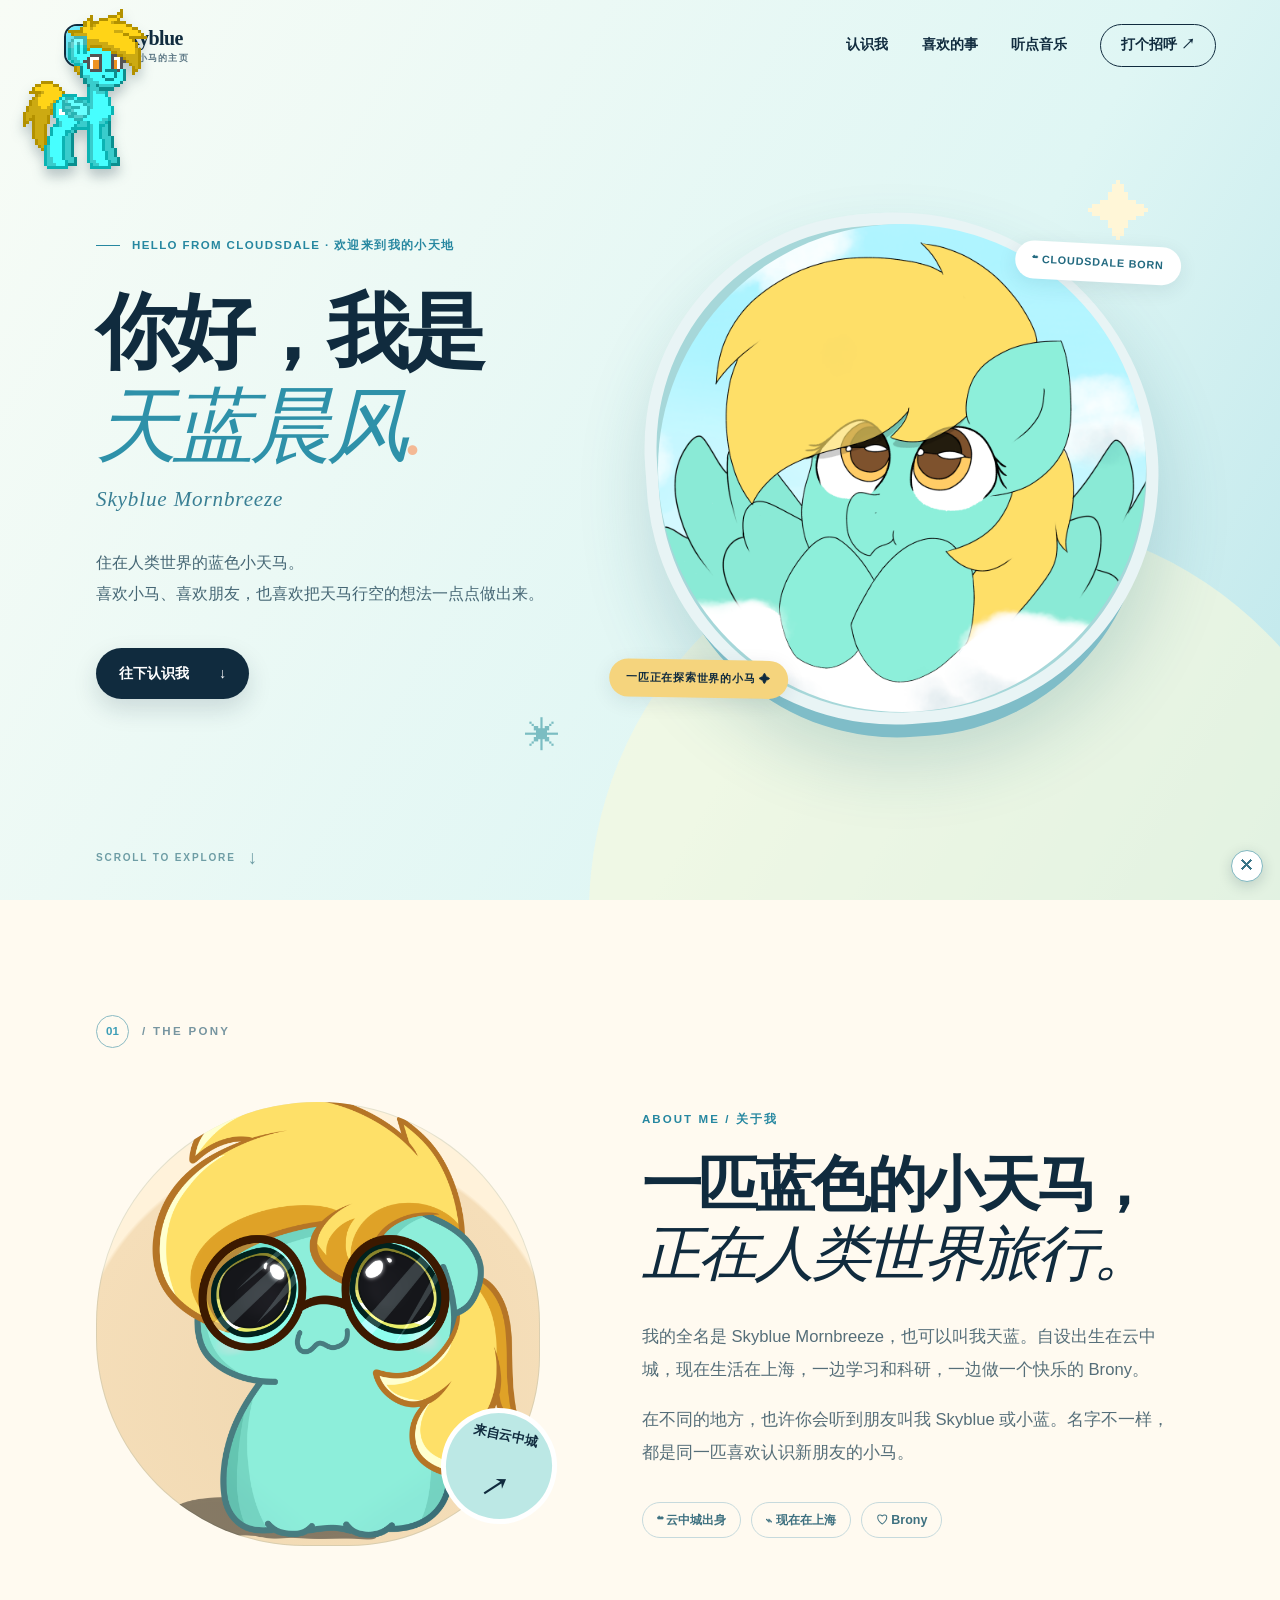
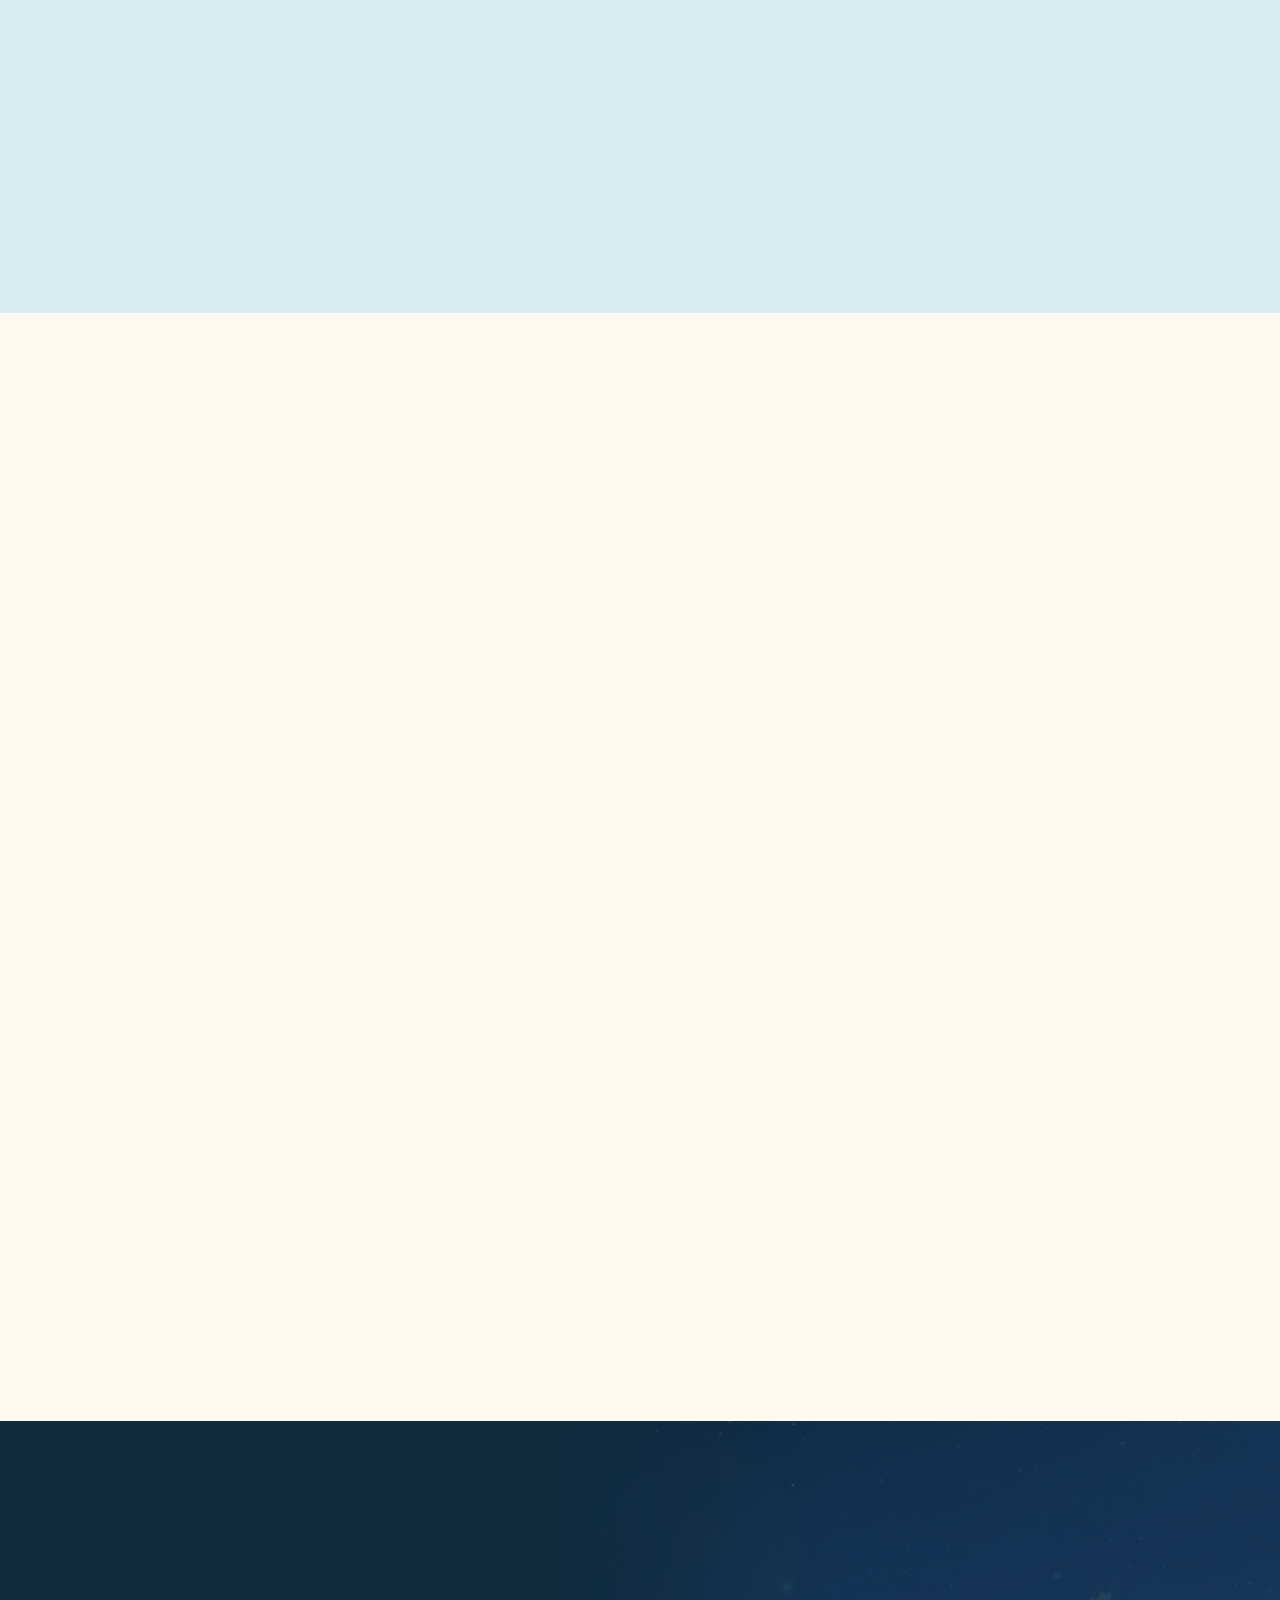
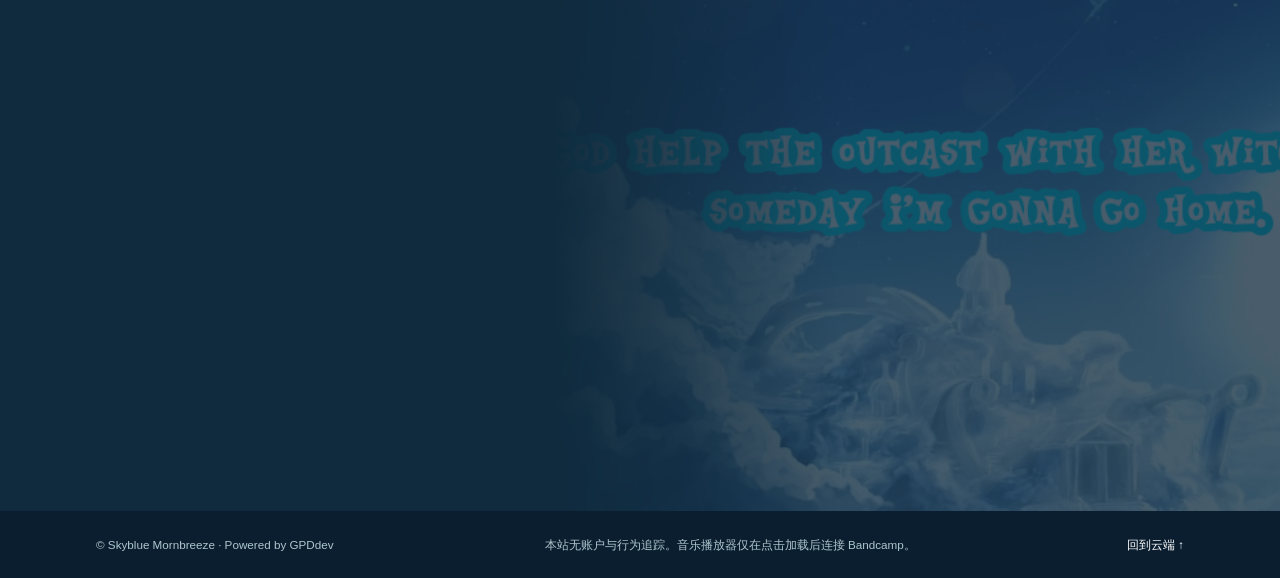
==== index.html @ 496ae105 "Launch Skyblue pony homepage" ====
<!doctype html>
<html lang="zh-CN">
<head>
  <meta charset="utf-8">
  <meta name="viewport" content="width=device-width, initial-scale=1">
  <meta name="theme-color" content="#102b3e">
  <meta name="description" content="认识天蓝晨风 Skyblue Mornbreeze：一匹来自云中城、喜欢创作与探索的蓝色小天马。">
  <meta name="referrer" content="strict-origin-when-cross-origin">
  <link rel="icon" type="image/jpeg" href="素材/cutie%20mark.jpg">
  <link rel="stylesheet" href="style.css">
  <title>天蓝晨风 · 一匹小马的主页</title>
  <script defer src="script.js"></script>
</head>
<body>
  <a class="skip-link" href="#about">跳到正文</a>
  <div class="sky-glow" aria-hidden="true"></div>

  <header class="site-header">
    <a class="brand" href="#top" aria-label="返回顶部"><img src="素材/cutie%20mark.jpg" alt=""><span>Skyblue <small>一匹小马的主页</small></span></a>
    <nav aria-label="页面导航"><a href="#about">认识我</a><a href="#interests">喜欢的事</a><a href="#music">听点音乐</a><a class="nav-contact" href="#contact">打个招呼 <span aria-hidden="true">↗</span></a></nav>
  </header>

  <main id="top">
    <section class="hero scene" aria-labelledby="hero-title">
      <div class="hero-spark hero-spark-one" aria-hidden="true">✦</div><div class="hero-spark hero-spark-two" aria-hidden="true">✳</div>
      <div class="hero-copy" data-reveal>
        <p class="eyebrow"><span class="eyebrow-line"></span> HELLO FROM CLOUDSDALE · 欢迎来到我的小天地</p>
        <h1 id="hero-title">你好，我是<br><em>天蓝晨风<span class="period">.</span></em></h1>
        <p class="hero-en">Skyblue Mornbreeze</p>
        <p class="hero-lead">住在人类世界的蓝色小天马。<br>喜欢小马、喜欢朋友，也喜欢把天马行空的想法一点点做出来。</p>
        <a class="pill-button" href="#about">往下认识我 <span aria-hidden="true">↓</span></a>
      </div>
      <div class="hero-art" data-reveal style="--delay: .16s">
        <div class="hero-art-halo" aria-hidden="true"></div>
        <img class="hero-pony" src="素材/4.png" alt="天蓝晨风的蓝色飞马形象，站在云朵与蓝天下">
        <span class="art-sticker sticker-top">☁ CLOUDSDALE BORN</span>
        <span class="art-sticker sticker-bottom">一匹正在探索世界的小马 ✦</span>
      </div>
      <a class="scroll-cue" href="#about">SCROLL TO EXPLORE <span aria-hidden="true">↓</span></a>
    </section>

    <section class="intro scene" id="about" aria-labelledby="about-title">
      <div class="section-index" data-reveal><span>01</span> / THE PONY</div>
      <div class="intro-layout">
        <div class="intro-visual" data-reveal>
          <div class="intro-frame"><img src="素材/2.png" loading="lazy" alt="天蓝晨风的可爱 Q 版形象"></div>
          <div class="orbit-note" aria-hidden="true">来自云中城<br><strong>↗</strong></div>
        </div>
        <div class="intro-copy" data-reveal style="--delay: .12s">
          <p class="kicker">ABOUT ME / 关于我</p>
          <h2 id="about-title">一匹蓝色的小天马，<br><em>正在人类世界旅行。</em></h2>
          <p>我的全名是 Skyblue Mornbreeze，也可以叫我天蓝。自设出生在云中城，现在生活在上海，一边学习和科研，一边做一个快乐的 Brony。</p>
          <p>在不同的地方，也许你会听到朋友叫我 Skyblue 或小蓝。名字不一样，都是同一匹喜欢认识新朋友的小马。</p>
          <div class="fact-row"><span>☁ 云中城出身</span><span>⌁ 现在在上海</span><span>♡ Brony</span></div>
        </div>
      </div>
    </section>

    <section class="interests scene" id="interests" aria-labelledby="interests-title">
      <div class="section-index" data-reveal><span>02</span> / LITTLE JOYS</div>
      <div class="section-heading" data-reveal><p class="kicker">THINGS I LOVE / 喜欢的事</p><h2 id="interests-title">好奇心把我带到<br><em>很多有趣的地方。</em></h2></div>
      <div class="interest-grid">
        <article class="interest-card card-travel" data-reveal><span class="card-no">01 / EXPLORE</span><img src="素材/1.png" loading="lazy" alt="天蓝晨风展开翅膀的插画"><div class="card-copy"><h3>带着天琴心弦去旅行</h3><p>喜欢带着布偶到处走走、拍拍照片。每一段旅途都能留下新的故事。</p></div></article>
        <article class="interest-card card-create" data-reveal style="--delay: .1s"><span class="card-no">02 / CREATE</span><img src="素材/5.jpg" loading="lazy" alt="粉色背景中的天蓝晨风插画"><div class="card-copy"><h3>画画、写故事、做音乐</h3><p>还在学习，但总想把脑海中的小马世界画出来、写出来、唱出来。</p></div></article>
        <article class="interest-card card-dream" data-reveal style="--delay: .2s"><span class="card-no">03 / DREAM</span><img src="素材/3.png" loading="lazy" alt="天蓝晨风的飞马立绘"><div class="card-copy"><h3>造一匹真正的机器马</h3><p>希望有一天，能做出像 Sweetiebot 一样厉害的机器小马。</p></div></article>
      </div>
    </section>

    <section class="links scene" id="worlds" aria-labelledby="worlds-title">
      <div class="section-index" data-reveal><span>03</span> / MY WORLDS</div>
      <div class="links-layout">
        <div class="links-copy" data-reveal><p class="kicker">FOLLOW THE TRAIL / 继续探索</p><h2 id="worlds-title">我的小宇宙，<br><em>不止这一页。</em></h2><p>地图、作品、画廊和朋友们，都在这些小小的入口后面。随便逛逛吧！</p><div class="cutie-mark"><img src="素材/cutie%20mark.jpg" loading="lazy" alt="天蓝晨风的云朵可爱标记"></div></div>
        <div class="link-list" data-reveal style="--delay: .12s">
          <a href="https://sky.hachile.org/" target="_blank" rel="noopener noreferrer"><span class="link-icon">⌖</span><span><strong>我的小马国地图</strong><small>在地图上探索我的不同身份</small></span><span aria-hidden="true">↗</span></a>
          <a href="https://gallery.hachile.org/" target="_blank" rel="noopener noreferrer"><span class="link-icon">✎</span><span><strong>画廊与旅途</strong><small>看看我的画和喜欢的照片</small></span><span aria-hidden="true">↗</span></a>
          <a href="https://ponylonia.hachile.org/" target="_blank" rel="noopener noreferrer"><span class="link-icon">✧</span><span><strong>Ponylonia</strong><small>关于机器马的一个大梦想</small></span><span aria-hidden="true">↗</span></a>
          <a href="https://groups.hachile.org/" target="_blank" rel="noopener noreferrer"><span class="link-icon">♡</span><span><strong>找到其他小马</strong><small>小马社群与同好们</small></span><span aria-hidden="true">↗</span></a>
        </div>
      </div>
    </section>

    <section class="music scene" id="music" aria-labelledby="music-title">
      <div class="section-index" data-reveal><span>04</span> / SOUNDTRACK</div>
      <div class="music-header" data-reveal><div><p class="kicker">MY LITTLE PLAYLIST / 听点音乐</p><h2 id="music-title">让音乐陪我们<br><em>多待一会儿。</em></h2></div><p>五首我喜欢的小马音乐。选择一首后，在 Bandcamp 官方播放器里按下播放键。</p></div>
      <div class="music-layout" data-reveal>
        <div class="track-list" role="group" aria-label="选择歌曲">
          <button type="button" class="track is-selected" data-track="0" aria-pressed="true"><span class="track-number">01</span><span class="track-name"><strong>Equestria's Finest</strong><small>Neighsayer</small></span><span class="track-play" aria-hidden="true">▶</span></button>
          <button type="button" class="track" data-track="1" aria-pressed="false"><span class="track-number">02</span><span class="track-name"><strong>Walking With Shadows</strong><small>Turquoise Splash · FritzyBeat · 4everfreebrony</small></span><span class="track-play" aria-hidden="true">▶</span></button>
          <button type="button" class="track" data-track="2" aria-pressed="false"><span class="track-number">03</span><span class="track-name"><strong>Where We Belong</strong><small>Turquoise Splash · John Kenza</small></span><span class="track-play" aria-hidden="true">▶</span></button>
          <button type="button" class="track" data-track="3" aria-pressed="false"><span class="track-number">04</span><span class="track-name"><strong>Loyalty (Aviators Remix)</strong><small>AcousticBrony · MandoPony · Aviators</small></span><span class="track-play" aria-hidden="true">▶</span></button>
          <button type="button" class="track" data-track="4" aria-pressed="false"><span class="track-number">05</span><span class="track-name"><strong>A Summer in the Stars</strong><small>Forest Rain</small></span><span class="track-play" aria-hidden="true">▶</span></button>
        </div>
        <div class="player-card"><div class="player-art" aria-hidden="true"><span>♫</span><i>✦</i><i>✶</i></div><div class="player-info"><p class="player-label">NOW SELECTED <span aria-hidden="true">↗</span></p><h3 id="current-title">Equestria's Finest</h3><p id="current-artist">Neighsayer</p></div><div id="embed-slot" class="embed-slot"><button id="load-player" class="load-player" type="button">加载官方播放器 <span aria-hidden="true">▶</span></button></div><a id="official-link" href="https://neighsayer.bandcamp.com/track/equestrias-finest-2" target="_blank" rel="noopener noreferrer">在 Bandcamp 打开原曲 <span aria-hidden="true">↗</span></a><p class="music-note">点击加载才会连接 Bandcamp。歌曲由音乐人或发行方提供，本站不托管音频；播放受其平台规则与浏览器设置影响。</p></div>
      </div>
    </section>

    <section class="contact scene" id="contact" aria-labelledby="contact-title">
      <div class="contact-inner" data-reveal><p class="kicker">STAY IN TOUCH / 保持联系</p><h2 id="contact-title">很高兴在这里<br><em>遇见你！</em></h2><p>如果你也是 Brony，或者只是想聊聊画画、音乐与天马行空的点子，欢迎来找我。</p><div class="contact-actions"><a class="pill-button" href="https://sky.hachile.org/" target="_blank" rel="noopener noreferrer">去我的小马国 <span aria-hidden="true">↗</span></a><a class="text-link" href="https://home.hachile.org/" target="_blank" rel="noopener noreferrer">了解人类世界的我 ↗</a></div></div>
      <img class="contact-cloud" src="素材/background.png" loading="lazy" alt="" aria-hidden="true">
    </section>
  </main>

  <footer class="site-footer"><span>© Skyblue Mornbreeze · Powered by GPDdev</span><span>本站无账户与行为追踪。音乐播放器仅在点击加载后连接 Bandcamp。</span><a href="#top">回到云端 ↑</a></footer>

  <div id="desktop-pony" class="desktop-pony" aria-label="可拖动的桌面小马"><button id="pony-character" class="pony-character" type="button" aria-label="小马天蓝，可拖动；点击打招呼，方向键可移动"><img id="pony-sprite" src="gif/pony-town-Skyblue%20new2-stand-blinking-padded-4x.gif" alt="" draggable="false"></button><span class="pony-tooltip" aria-hidden="true">拖动我四处走走 ✦</span></div>
  <button id="pony-toggle" class="pony-toggle" type="button" aria-label="收起桌面小马" aria-pressed="true">✕</button>
</body>
</html>
---- style.css ----
:root{--navy:#102b3e;--navy-deep:#0a1e30;--blue:#3c9eb7;--sky:#d6f4f5;--cream:#fff7e5;--gold:#f5d47d;--pink:#f4b8b2;--muted:#5d7885;--line:rgba(16,43,62,.15)}
*{box-sizing:border-box}html{scroll-behavior:smooth}body{margin:0;background:var(--cream);color:var(--navy);font-family:"Microsoft YaHei UI","PingFang SC","Noto Sans CJK SC",sans-serif;line-height:1.65}button,a{-webkit-tap-highlight-color:transparent}a{color:inherit;text-decoration:none}button{font:inherit}img{display:block;max-width:100%}::selection{background:#a7e5e8;color:#0a1e30}:focus-visible{outline:3px solid #efab52;outline-offset:4px}.skip-link{position:fixed;z-index:100;left:1rem;top:-5rem;padding:.65rem 1rem;background:#fff;border-radius:10px}.skip-link:focus{top:1rem}.sky-glow{position:fixed;z-index:-1;inset:0;background:radial-gradient(circle at 85% 10%,#dcf7f2 0,transparent 36%),radial-gradient(circle at 5% 90%,#f7dfda 0,transparent 33%);pointer-events:none}
.site-header{position:absolute;z-index:30;top:0;left:0;width:100%;display:flex;justify-content:space-between;align-items:center;gap:2rem;padding:24px clamp(22px,5vw,84px)}.brand{display:flex;align-items:center;gap:11px;font-family:Georgia,serif;font-size:1.25rem;font-weight:700;line-height:1.05;letter-spacing:-.03em}.brand img{width:43px;height:43px;object-fit:cover;border:2px solid var(--navy);border-radius:13px}.brand small{display:block;margin-top:5px;font-family:inherit;font-size:.57rem;font-weight:600;letter-spacing:.12em;color:var(--muted)}.site-header nav{display:flex;align-items:center;gap:clamp(16px,2.6vw,40px);font-size:.86rem;font-weight:700}.site-header nav a:not(.nav-contact){transition:color .2s}.site-header nav a:hover{color:#247f98}.nav-contact{border:1px solid var(--navy);border-radius:999px;padding:9px 20px;transition:background .2s,color .2s}.nav-contact:hover{background:var(--navy);color:#fff}
.scene{position:relative;overflow:hidden;padding:clamp(86px,9vw,142px) clamp(22px,7.5vw,136px)}.section-index{display:flex;align-items:center;gap:13px;margin-bottom:54px;color:#7795a0;font-size:.72rem;letter-spacing:.2em;font-weight:800}.section-index span{display:grid;place-items:center;width:33px;height:33px;border-radius:50%;border:1px solid #8bbbc4;color:var(--blue);letter-spacing:0}.kicker,.eyebrow{font-size:.72rem;font-weight:800;letter-spacing:.18em;text-transform:uppercase;color:#2687a0}.kicker{margin:0 0 21px}.eyebrow{display:flex;align-items:center;gap:12px;letter-spacing:.12em}.eyebrow-line{height:1px;width:24px;background:currentColor}h1,h2,h3,p{margin-top:0}h1,h2{letter-spacing:-.06em;line-height:1.15}h2{font-size:clamp(2.5rem,4.7vw,5.5rem);font-weight:800}h1 em,h2 em{font-family:Georgia,"Times New Roman",serif;font-weight:500;font-style:italic}.pill-button{display:inline-flex;align-items:center;justify-content:space-between;gap:30px;padding:14px 23px;border-radius:999px;background:var(--navy);color:#fff;font-size:.9rem;font-weight:700;box-shadow:0 10px 24px rgba(16,43,62,.15);transition:transform .2s,background .2s}.pill-button:hover{transform:translateY(-3px);background:#246b83}
.hero{min-height:min(900px,100svh);display:grid;grid-template-columns:minmax(0,.95fr) minmax(0,1.05fr);align-items:center;gap:1vw;padding-top:125px;padding-bottom:90px;background:linear-gradient(120deg,#f8fcf6 0%,#dff6f4 65%,#bce6eb 100%)}.hero:before{content:"";position:absolute;width:62vw;height:62vw;max-width:850px;max-height:850px;right:-8vw;bottom:-32vw;border-radius:50%;background:#f8f9de;opacity:.65}.hero-copy,.hero-art{position:relative;z-index:1}.hero h1{margin:30px 0 8px;font-size:clamp(3.7rem,6.4vw,8.1rem);font-weight:800}.hero h1 em{white-space:nowrap;color:#2e91a9}.period{color:#f4b995;font-family:Georgia,serif}.hero-en{margin:0 0 30px;color:#397f94;font-family:Georgia,serif;font-size:clamp(1.15rem,1.65vw,1.8rem);font-style:italic;letter-spacing:.04em}.hero-lead{margin-bottom:38px;max-width:31em;color:#466775;font-size:clamp(.98rem,1.15vw,1.16rem);line-height:2}.hero-art{justify-self:center;width:min(40vw,580px);aspect-ratio:1;border-radius:47% 53% 50% 50%;transform:rotate(-4deg);background:#a6d7d9;border:12px solid rgba(255,255,255,.74);box-shadow:0 28px 0 -15px #7fbdc8,0 38px 70px rgba(30,104,121,.2)}.hero-art-halo{position:absolute;inset:11%;border:2px dashed rgba(255,255,255,.67);border-radius:50%;pointer-events:none}.hero-pony{width:100%;height:100%;object-fit:cover;border-radius:50%;transform:rotate(4deg)}.art-sticker{position:absolute;z-index:1;padding:10px 17px;border-radius:999px;background:#fff;color:#236a80;font-size:.68rem;font-weight:800;letter-spacing:.07em;box-shadow:0 5px 20px rgba(16,43,62,.09);white-space:nowrap}.sticker-top{top:7%;right:-10%;transform:rotate(7deg)}.sticker-bottom{bottom:6%;left:-13%;transform:rotate(5deg);background:var(--gold);color:var(--navy)}.hero-spark{position:absolute;color:#fff6d7;font-size:4rem}.hero-spark-one{top:18%;right:10%}.hero-spark-two{bottom:15%;left:41%;font-size:2.2rem;color:#7bbdc2}.scroll-cue{position:absolute;bottom:26px;left:clamp(22px,7.5vw,136px);display:flex;align-items:center;gap:12px;color:#6e9da5;font-size:.63rem;font-weight:800;letter-spacing:.18em}.scroll-cue span{font-size:1.2rem;animation:bob 2.5s ease-in-out infinite}@keyframes bob{50%{transform:translateY(7px)}}
.intro{background:#fffaf0}.intro-layout{display:grid;grid-template-columns:minmax(0,.9fr) minmax(0,1.1fr);gap:clamp(45px,8vw,140px);align-items:center;max-width:1360px;margin:auto}.intro-visual{position:relative;max-width:560px}.intro-frame{position:relative;aspect-ratio:1;border-radius:50% 50% 43% 47%;background:radial-gradient(circle at 50% 65%,#fff 4%,#f0d8b1 5%,#f5deb9 67%,#fff2da 68%);overflow:hidden;box-shadow:inset 0 0 0 1px rgba(70,120,126,.15)}.intro-frame img{width:100%;height:100%;object-fit:contain;transform:scale(1.12)}.orbit-note{position:absolute;right:-4%;bottom:5%;display:grid;place-items:center;width:116px;height:116px;border-radius:50%;background:#bce8e5;border:5px solid #fff;font-size:.82rem;font-weight:800;text-align:center;line-height:1.3;transform:rotate(12deg)}.orbit-note strong{font-size:1.7rem}.intro-copy h2{margin-bottom:32px}.intro-copy p:not(.kicker){max-width:38em;color:#556e79;font-size:1.04rem;line-height:2}.fact-row{display:flex;flex-wrap:wrap;gap:10px;margin-top:32px}.fact-row span{padding:7px 14px;border-radius:100px;border:1px solid #c6dadd;color:#3e7180;font-size:.78rem;font-weight:700}
.interests{background:#183a4a;color:#fff}.interests .section-index{color:#82b4c0}.interests .section-index span{border-color:#51869a;color:#b5e9eb}.interests .kicker{color:#96d8d5}.interests .section-heading{max-width:700px;margin-bottom:58px}.interests h2 em{color:var(--gold)}.interest-grid{display:grid;grid-template-columns:repeat(3,minmax(0,1fr));gap:18px;max-width:1380px;margin:auto}.interest-card{position:relative;display:flex;flex-direction:column;min-height:540px;border-radius:25px;overflow:hidden;background:#f5eee1;color:var(--navy);box-shadow:0 20px 40px rgba(2,20,32,.13);transition:transform .25s}.interest-card:hover{transform:translateY(-8px)}.interest-card img{width:100%;height:290px;object-fit:cover}.card-travel img{object-position:center 58%;background:#e6f6ef}.card-create img{object-position:center 42%}.card-dream img{object-fit:contain;object-position:center bottom;background:#ddf4f2}.card-no{position:absolute;top:18px;left:18px;padding:6px 10px;border-radius:50px;background:#fffce9eb;font-size:.65rem;font-weight:800;letter-spacing:.1em}.card-copy{padding:27px 28px 32px}.card-copy h3{font-size:1.24rem;margin-bottom:12px}.card-copy p{margin:0;font-size:.89rem;color:#627682;line-height:1.8}
.links{background:#d6eef0}.links-layout{display:grid;grid-template-columns:minmax(0,.85fr) minmax(0,1.15fr);align-items:center;gap:clamp(40px,8vw,130px);max-width:1380px;margin:auto}.links-copy h2 em{color:#328da1}.links-copy>p:not(.kicker){max-width:27em;color:#5b7b88;line-height:1.9}.cutie-mark{width:100px;height:100px;margin-top:52px;border:7px solid #fff;border-radius:28px;transform:rotate(-10deg);box-shadow:0 12px 35px #376d7a29;overflow:hidden}.cutie-mark img{width:100%;height:100%;object-fit:cover}.link-list{border-top:1px solid #83b8c1}.link-list a{display:grid;grid-template-columns:54px 1fr 23px;gap:14px;align-items:center;padding:21px 4px;border-bottom:1px solid #83b8c1;transition:padding .2s,color .2s}.link-list a:hover{padding-left:13px;color:#217d95}.link-icon{display:grid;place-items:center;width:43px;height:43px;border:1px solid #87bec7;border-radius:50%;font-size:1.35rem}.link-list strong,.link-list small{display:block}.link-list strong{font-size:1.05rem}.link-list small{color:#648995;font-size:.76rem;line-height:1.45}.link-list a>span:last-child{font-size:1.2rem}
.music{background:#fffaf0}.music-header{display:flex;align-items:end;justify-content:space-between;gap:35px;margin-bottom:53px}.music-header h2{margin-bottom:0}.music-header em{color:#3292a8}.music-header>p{max-width:25em;color:#617c86;font-size:.94rem;line-height:1.85}.music-layout{display:grid;grid-template-columns:minmax(0,1.2fr) minmax(310px,.8fr);gap:25px;max-width:1400px;margin:auto}.track-list{border-top:1px solid #bdd4d5}.track{width:100%;display:grid;grid-template-columns:45px 1fr 34px;gap:15px;align-items:center;padding:22px 18px;border:0;border-bottom:1px solid #bdd4d5;background:transparent;color:var(--navy);text-align:left;cursor:pointer;transition:background .2s}.track:hover,.track.is-selected{background:#e9f4f0}.track-number{color:#6a9aa4;font-family:Georgia,serif;font-size:1.18rem}.track-name strong,.track-name small{display:block}.track-name strong{font-family:Georgia,serif;font-size:clamp(.98rem,1.3vw,1.22rem);line-height:1.3}.track-name small{margin-top:5px;color:#728a92;font-size:.75rem}.track-play{display:grid;place-items:center;width:30px;height:30px;border:1px solid #85b6c0;border-radius:50%;font-size:.6rem;color:#27819b}.track.is-selected .track-play{background:var(--navy);color:#fff}.player-card{align-self:start;border-radius:24px;padding:20px;background:#deeff0;box-shadow:0 20px 35px rgba(28,75,89,.08)}.player-art{position:relative;display:grid;place-items:center;height:180px;border-radius:16px;background:radial-gradient(circle at 70% 30%,#f8f2cd 0 12%,transparent 13%),linear-gradient(145deg,#88cacc,#3a8ba2);overflow:hidden;color:#fff8e2}.player-art:after{content:"";position:absolute;width:130%;height:80px;bottom:-40px;border-radius:50%;background:#bee9df}.player-art span{font-family:Georgia,serif;font-size:6rem;line-height:1}.player-art i{position:absolute;font-size:1.7rem;font-style:normal}.player-art i:nth-of-type(1){top:18px;left:20%}.player-art i:nth-of-type(2){bottom:28px;right:19%}.player-info{padding:20px 4px 12px}.player-label{display:flex;justify-content:space-between;margin-bottom:8px;color:#3e899c;font-size:.66rem;font-weight:800;letter-spacing:.15em}.player-info h3{margin-bottom:2px;font-family:Georgia,serif;font-size:1.65rem;line-height:1.25}.player-info>p:last-child{color:#63838e;font-size:.85rem}.embed-slot{min-height:120px;display:grid;align-items:center}.embed-slot iframe{width:100%;height:120px;border:0;border-radius:10px;background:#fff}.load-player{width:100%;min-height:70px;border:1px dashed #70a5b1;border-radius:10px;background:#f7fffc;color:var(--navy);font-weight:800;cursor:pointer}.load-player:hover{background:#fff}.player-card>a{display:inline-block;margin-top:13px;font-size:.8rem;font-weight:800;color:#217992}.music-note{margin:16px 0 2px;font-size:.71rem;line-height:1.6;color:#64818a}
.contact{min-height:690px;display:flex;align-items:center;background:#102b3e;color:#fff}.contact-inner{position:relative;z-index:1;max-width:720px}.contact .kicker{color:#a1d8db}.contact h2{font-size:clamp(3.5rem,6vw,7rem)}.contact h2 em{color:var(--gold)}.contact-inner>p:not(.kicker){max-width:31em;font-size:1.05rem;color:#bdd4d9;line-height:1.9}.contact-actions{display:flex;align-items:center;flex-wrap:wrap;gap:28px;margin-top:36px}.contact .pill-button{background:var(--gold);color:var(--navy)}.contact .pill-button:hover{background:#fff2bb}.text-link{color:#ddf2f0;text-decoration:underline;text-underline-offset:5px}.contact-cloud{position:absolute;right:-8%;top:0;width:min(65%,900px);height:100%;object-fit:cover;opacity:.23;mask-image:linear-gradient(to right,transparent,#000 35%)}.site-footer{display:flex;justify-content:space-between;align-items:center;gap:16px;flex-wrap:wrap;padding:24px clamp(22px,7.5vw,136px);background:#0a1e30;color:#aec7cd;font-size:.73rem}.site-footer a{color:#fff}
[data-reveal]{opacity:0;transform:translateY(34px);transition:opacity .75s ease var(--delay,0s),transform .75s cubic-bezier(.2,.7,.2,1) var(--delay,0s)}[data-reveal].is-visible{opacity:1;transform:translateY(0)}.hero-art[data-reveal]{transform:translateY(34px) rotate(-4deg)}.hero-art[data-reveal].is-visible{transform:translateY(0) rotate(-4deg)}
.desktop-pony{position:fixed;z-index:60;left:calc(100vw - 220px);top:calc(100vh - 214px);width:170px;height:178px;touch-action:none;user-select:none;filter:drop-shadow(0 8px 6px rgba(15,49,64,.25));transition:left 3s linear,top 3s linear}.pony-character{display:block;width:100%;height:100%;padding:0;border:0;background:transparent;cursor:grab;touch-action:none}.pony-character:active{cursor:grabbing}.pony-character img{width:100%;height:100%;object-fit:contain;image-rendering:pixelated;pointer-events:none}.pony-tooltip{position:absolute;right:8px;top:-26px;white-space:nowrap;padding:4px 9px;border-radius:30px;background:#fffefa;color:#346b7d;font-size:.65rem;font-weight:700;box-shadow:0 3px 12px #13394f2b;pointer-events:none;opacity:0;transition:opacity .2s}.desktop-pony:hover .pony-tooltip,.desktop-pony:focus-within .pony-tooltip{opacity:1}.pony-toggle{position:fixed;right:17px;bottom:18px;z-index:61;width:32px;height:32px;border:1px solid #80b7c0;border-radius:50%;background:#fff;color:#397588;cursor:pointer;box-shadow:0 4px 14px #122d3e2e}.pony-toggle:hover{background:#dbf2f1}.desktop-pony.is-hidden{display:none}
@media(max-width:980px){.scene{padding-inline:5vw}.hero{min-height:780px}.hero h1{font-size:clamp(3.4rem,6.6vw,6rem)}.intro-layout,.links-layout{gap:45px}.intro-frame{max-width:420px}.interest-card{min-height:510px}.interest-card img{height:240px}.music-layout{grid-template-columns:1fr 360px}}
@media(max-width:720px){.site-header{padding:15px 20px;background:#eefbf6d9;backdrop-filter:blur(10px)}.brand{font-size:1.04rem}.brand img{width:36px;height:36px}.brand small{font-size:.5rem}.site-header nav{gap:14px;font-size:.75rem}.site-header nav a:nth-child(1),.site-header nav a:nth-child(2){display:none}.nav-contact{padding:7px 11px}.scene{padding:80px 21px}.section-index{margin-bottom:38px}.hero{min-height:auto;display:flex;flex-direction:column;align-items:stretch;gap:45px;padding:160px 21px 95px}.hero h1{font-size:clamp(3.5rem,13vw,5.8rem)}.hero-lead{font-size:.96rem}.hero-art{width:min(78vw,410px);align-self:center;border-width:8px}.art-sticker{font-size:.54rem;padding:7px 10px}.sticker-top{right:-4%}.sticker-bottom{left:-5%}.scroll-cue{bottom:28px;left:21px}.intro-layout,.links-layout,.music-layout{display:block}.intro-visual{max-width:360px;margin:0 auto 60px}.intro-copy h2,.section-heading h2,.links h2,.music h2{font-size:clamp(2.6rem,9vw,4.4rem)}.orbit-note{width:85px;height:85px;font-size:.65rem}.interest-grid{grid-template-columns:1fr;gap:18px}.interest-card{min-height:0}.interest-card img{height:290px}.links-copy{margin-bottom:43px}.cutie-mark{width:70px;height:70px;margin-top:24px;border-radius:20px}.music-header{display:block}.music-header>p{margin-top:20px}.music-layout{margin:0 -3px}.player-card{margin-top:28px}.contact{min-height:570px}.contact h2{font-size:clamp(3.5rem,12vw,5.5rem)}.contact-cloud{width:100%;right:-30%;opacity:.12}.site-footer{padding:25px 21px}.desktop-pony{width:115px;height:125px;left:calc(100vw - 155px);top:calc(100vh - 165px)}}
@media(max-width:390px){.brand small{display:none}.hero h1{font-size:3.35rem}.eyebrow{font-size:.62rem}.track{grid-template-columns:30px 1fr 25px;gap:8px;padding-inline:7px}.track-name small{font-size:.67rem}.pony-toggle{right:8px;bottom:8px}}
@media(prefers-reduced-motion:reduce){html{scroll-behavior:auto}*,*:before,*:after{animation-duration:.01ms!important;transition-duration:.01ms!important}[data-reveal]{opacity:1;transform:none!important}.desktop-pony{transition:none!important}}
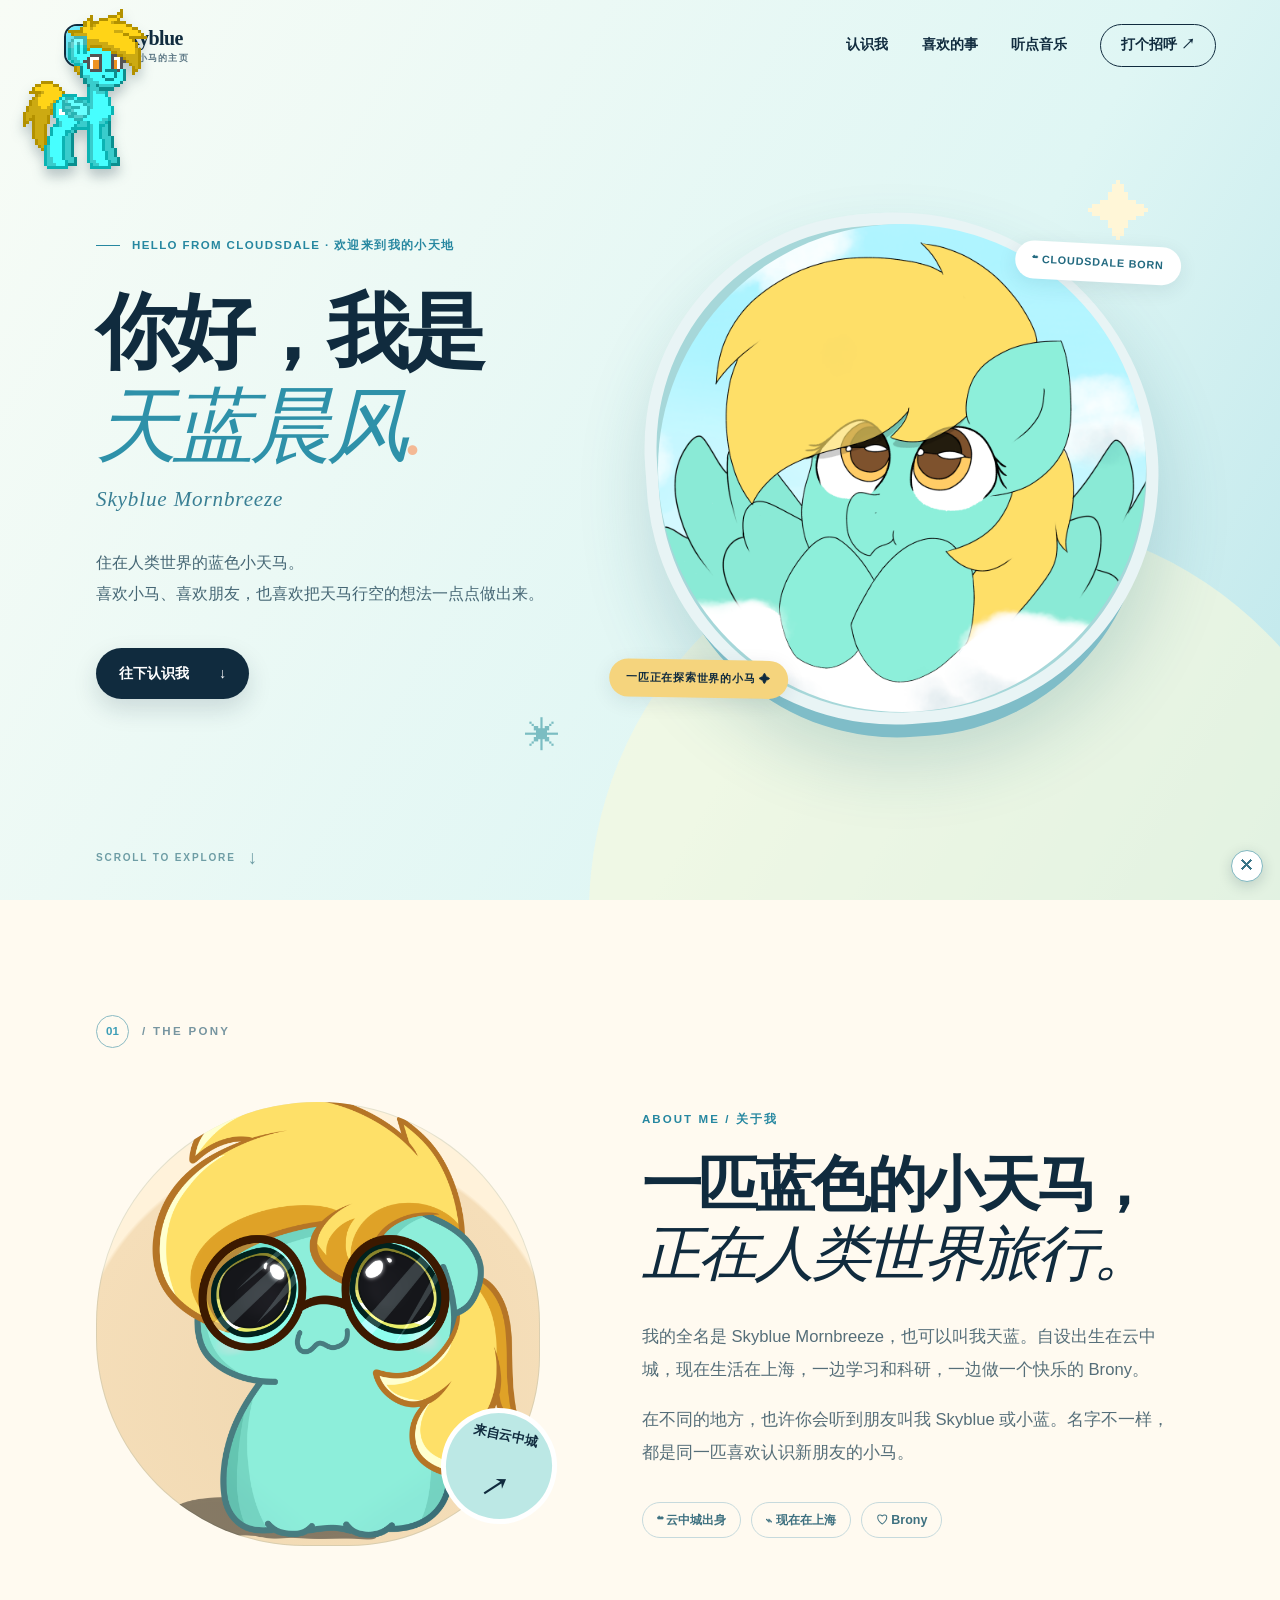
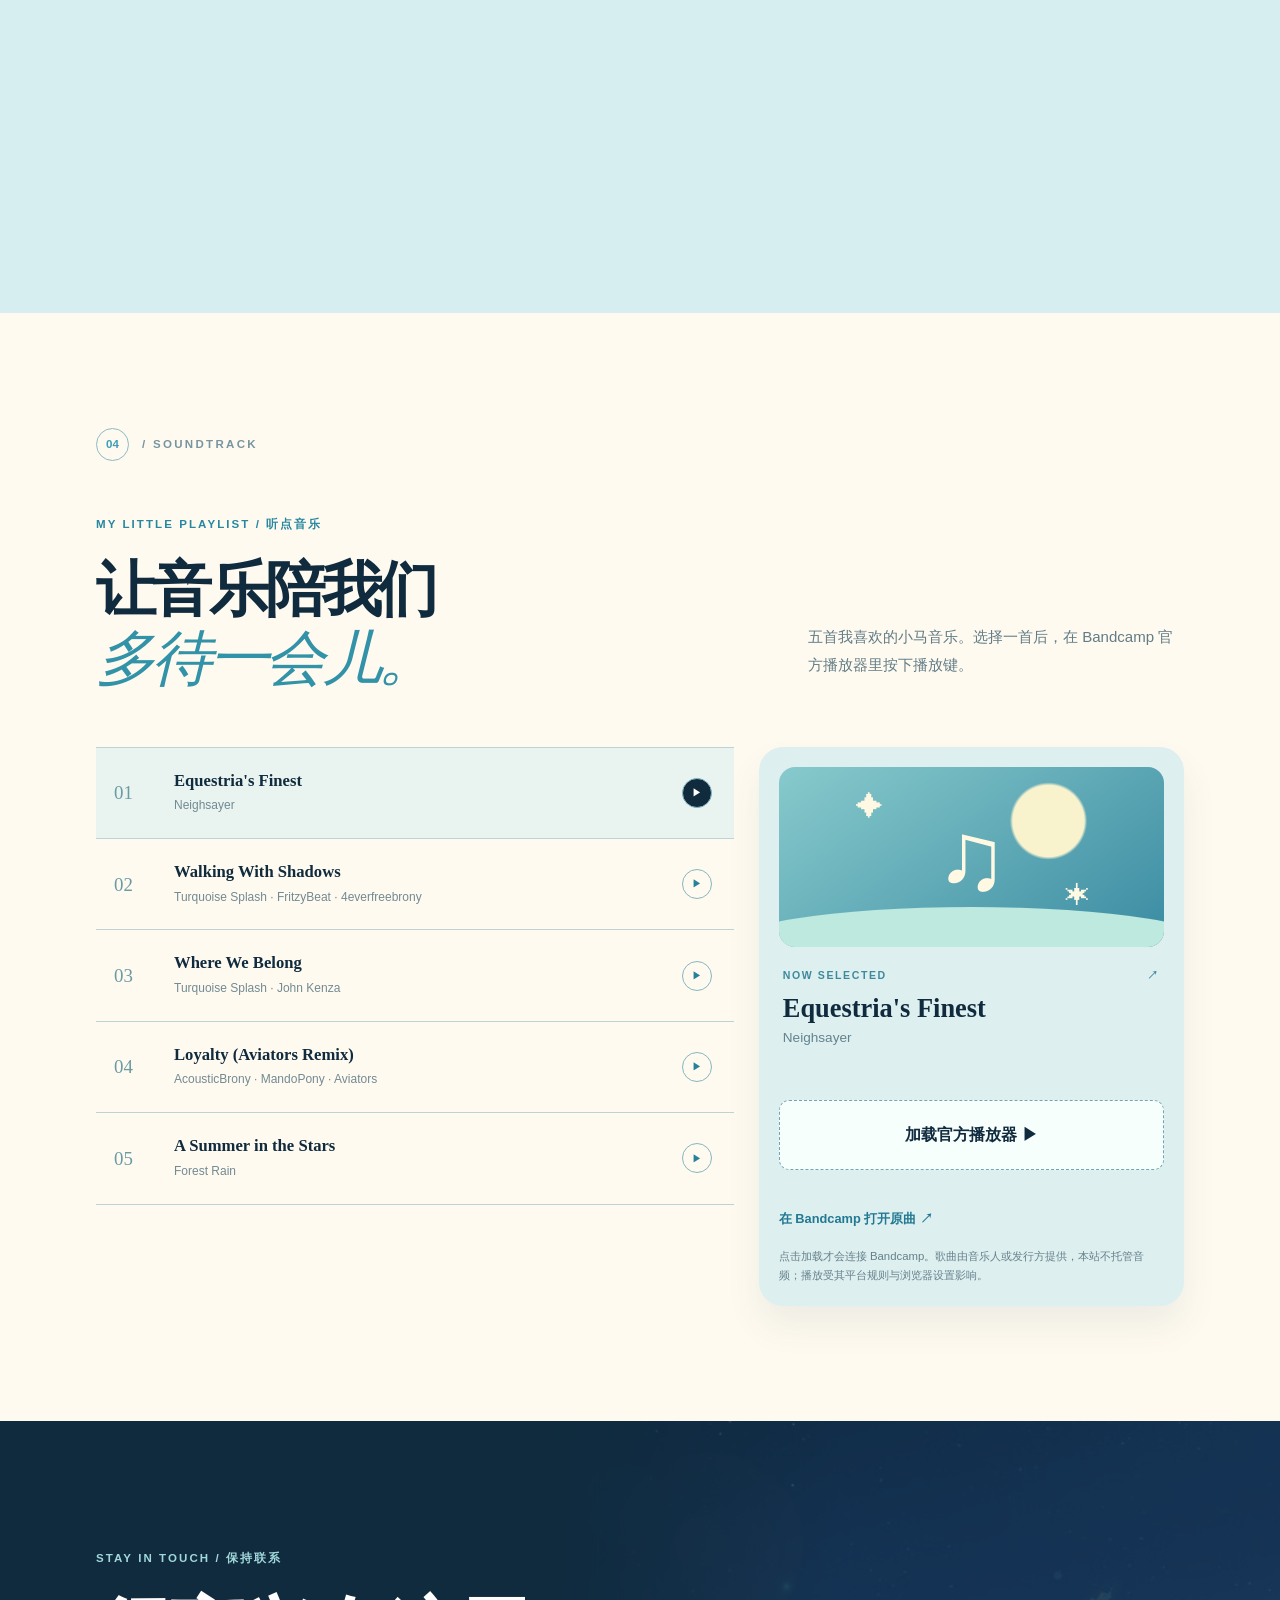
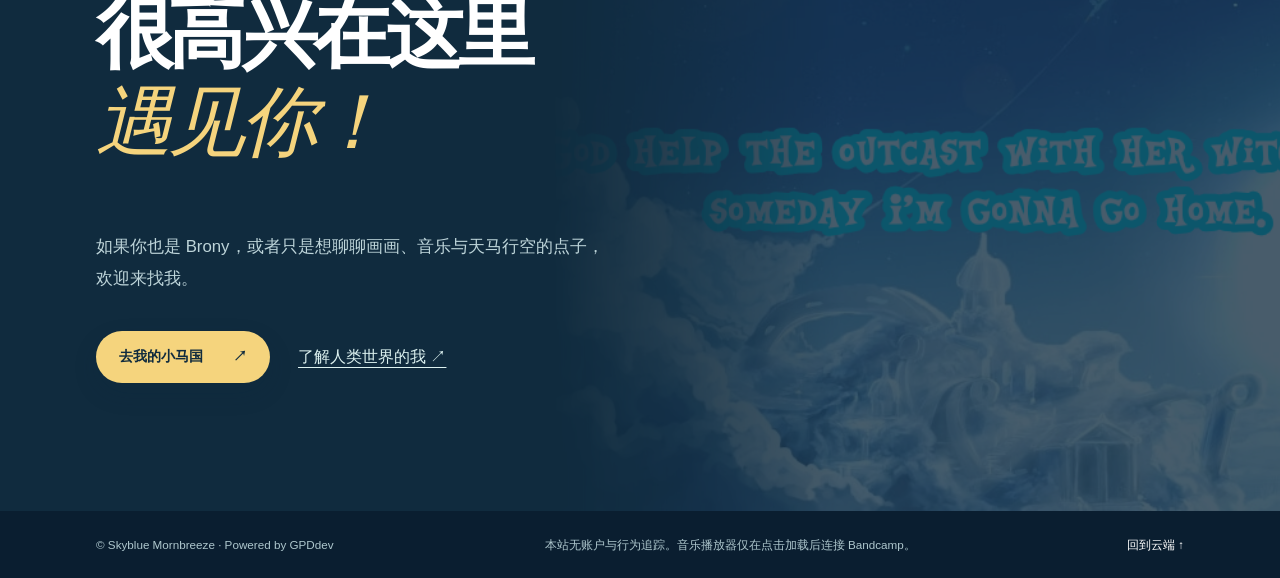
==== commit d0785d59: "Complete all pony actions and keyboard greeting" ====
--- a/index.html
+++ b/index.html
@@ -10,6 +10,7 @@
   <link rel="stylesheet" href="style.css">
   <title>天蓝晨风 · 一匹小马的主页</title>
   <script defer src="script.js"></script>
+  <noscript><style>[data-reveal]{opacity:1;transform:none!important}</style></noscript>
 </head>
 <body>
   <a class="skip-link" href="#about">跳到正文</a>
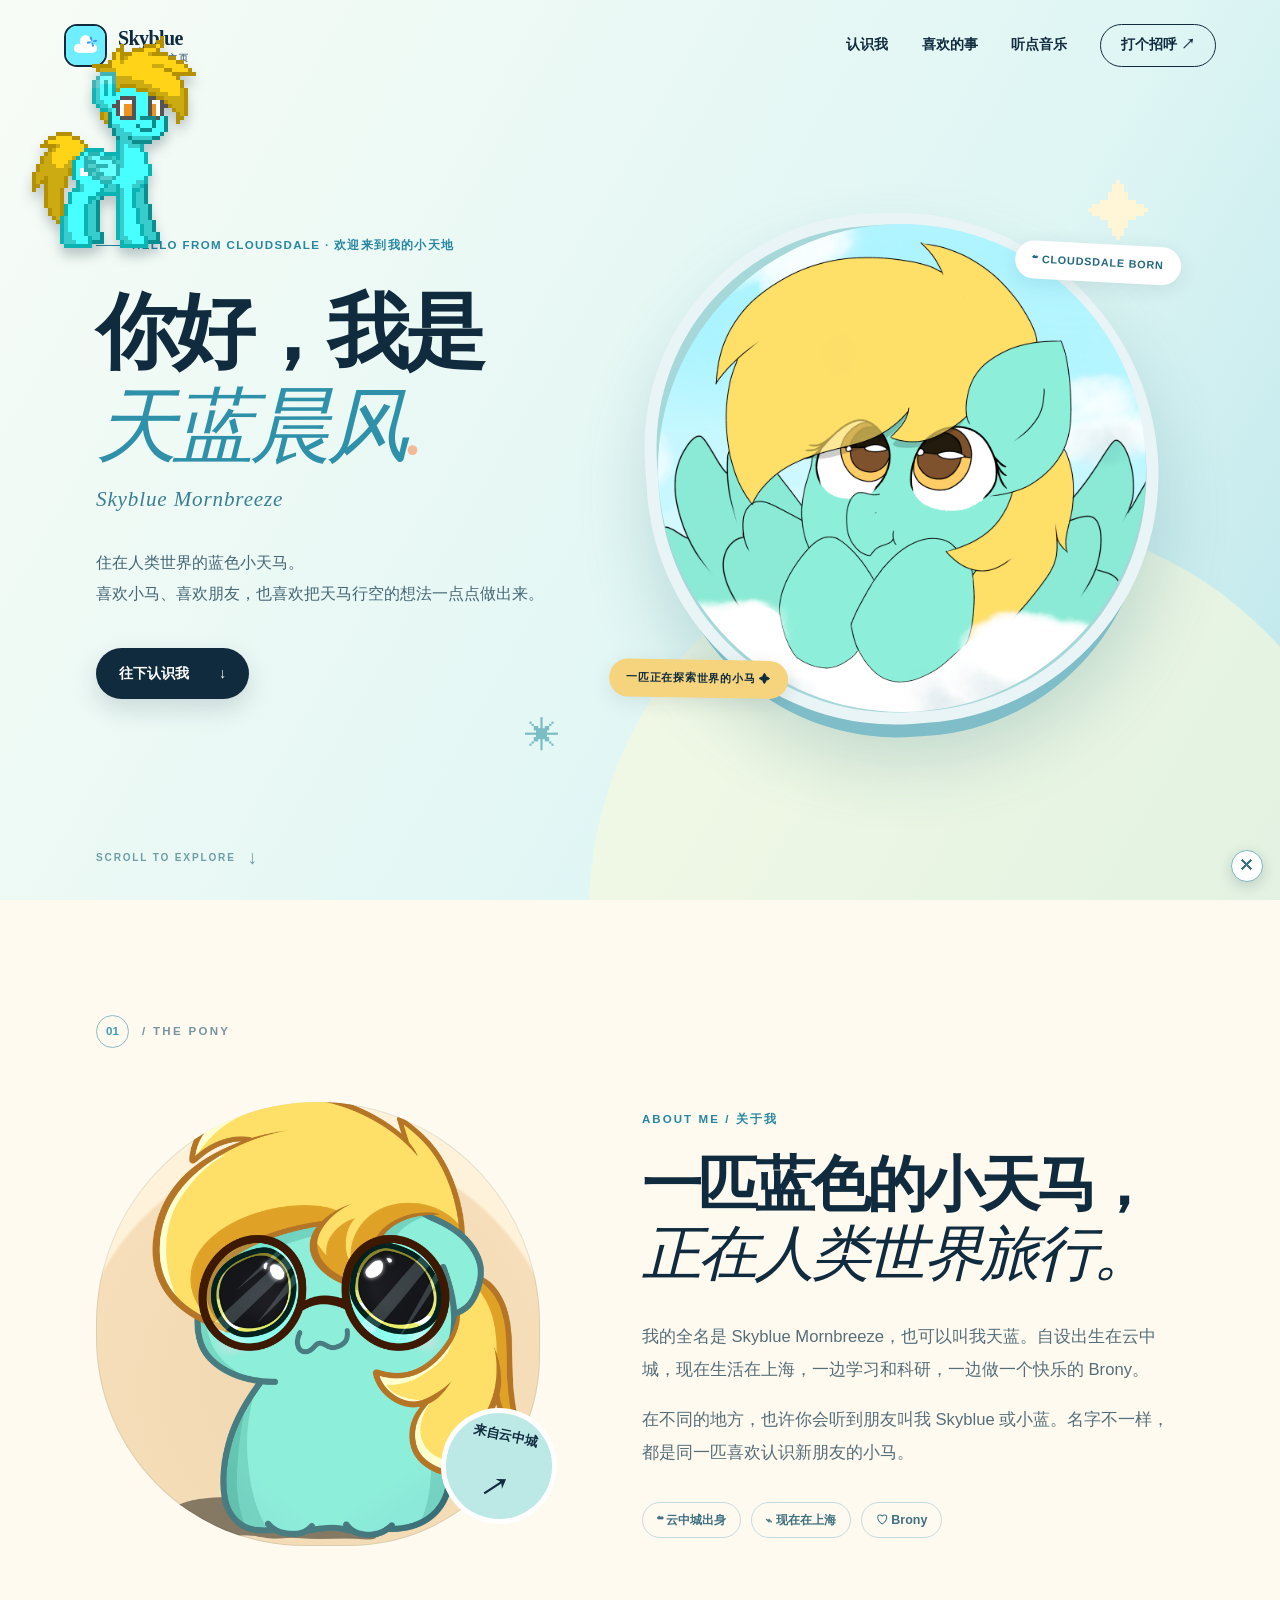
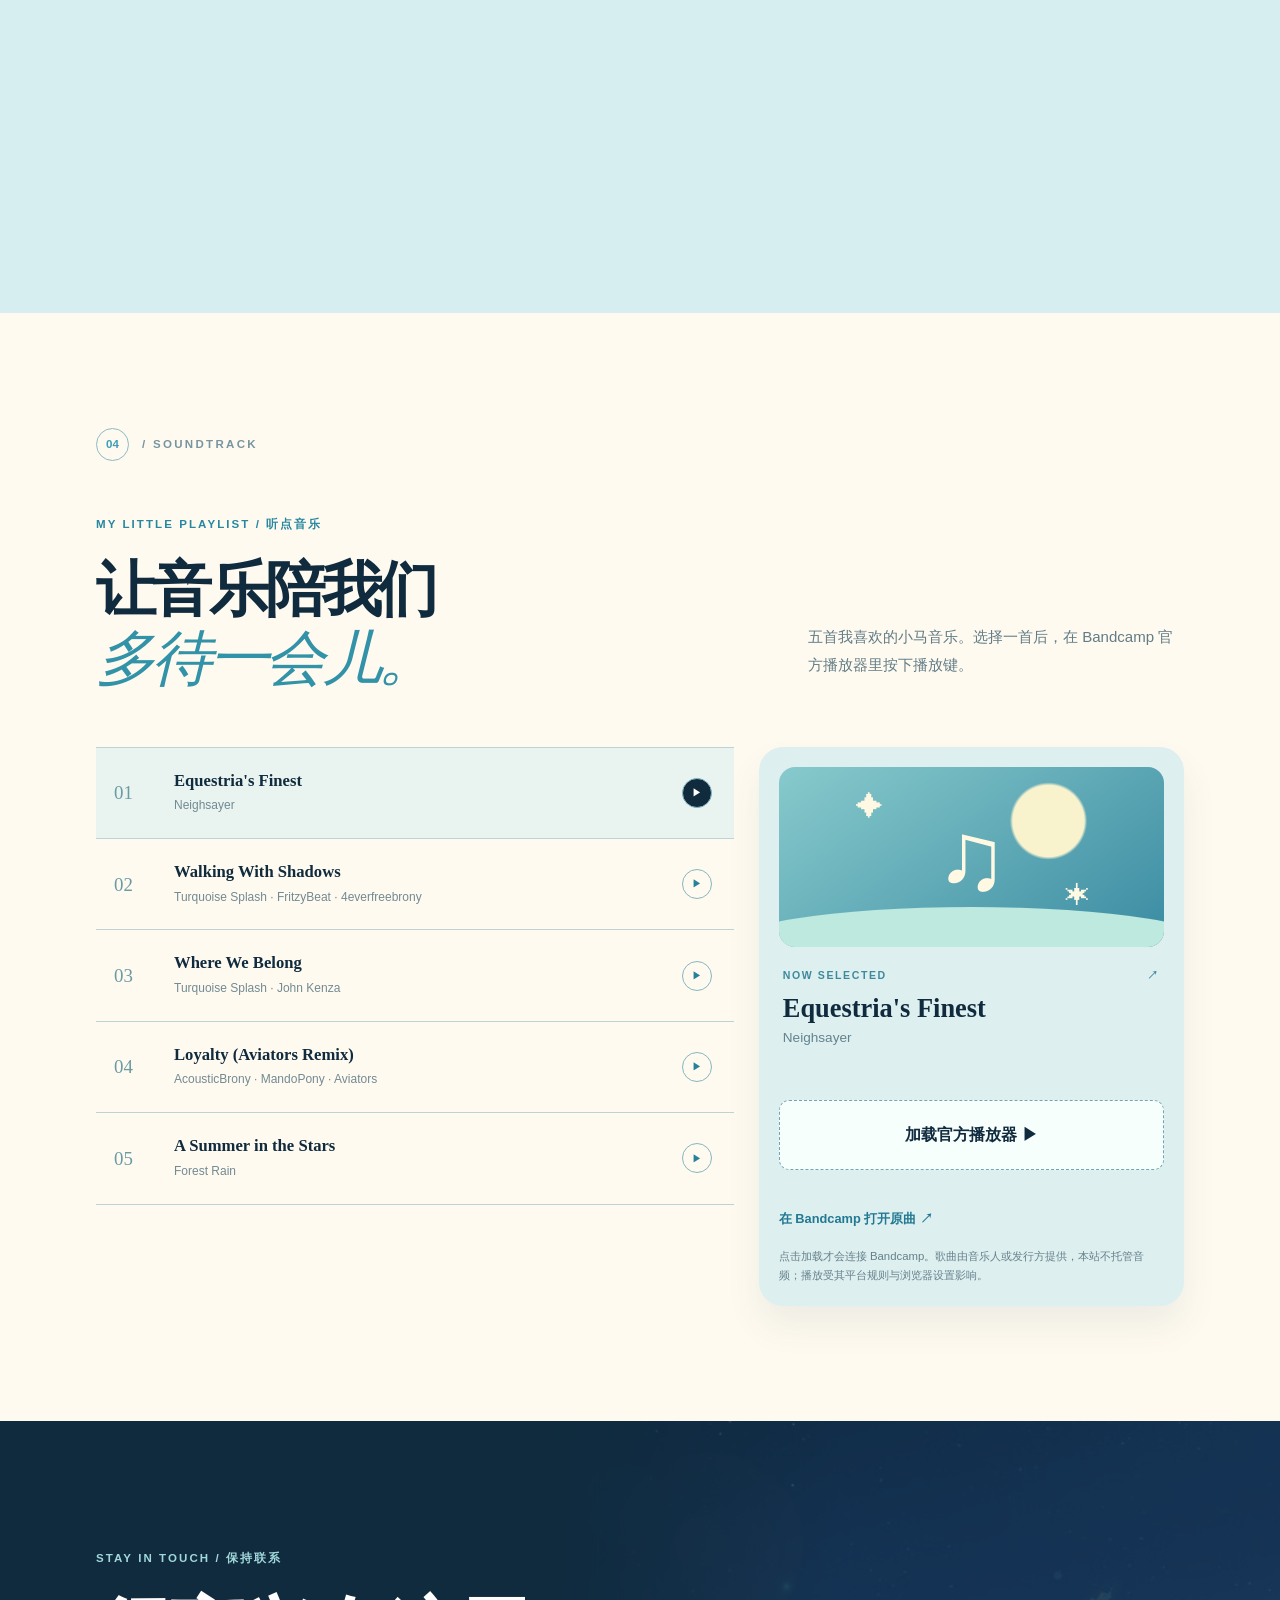
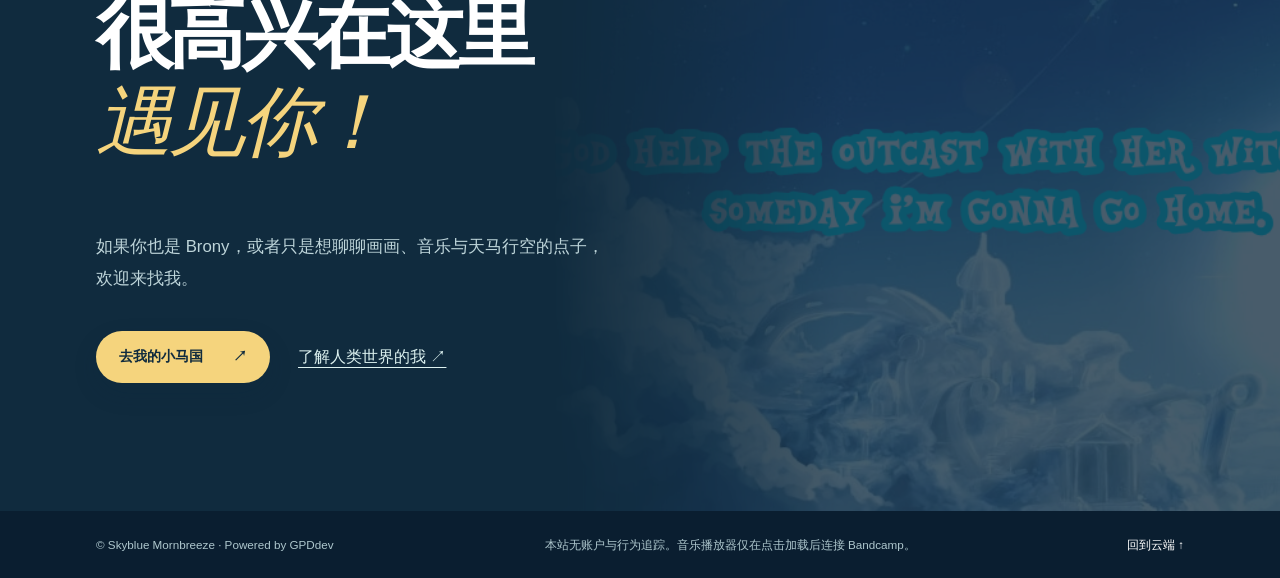
==== commit 95665bde: "Fix web pony movement, facing and native GIF sizing" ====
--- a/index.html
+++ b/index.html
@@ -7,9 +7,9 @@
   <meta name="description" content="认识天蓝晨风 Skyblue Mornbreeze：一匹来自云中城、喜欢创作与探索的蓝色小天马。">
   <meta name="referrer" content="strict-origin-when-cross-origin">
   <link rel="icon" type="image/jpeg" href="素材/cutie%20mark.jpg">
-  <link rel="stylesheet" href="style.css">
+  <link rel="stylesheet" href="style.css?v=1.6.3">
   <title>天蓝晨风 · 一匹小马的主页</title>
-  <script defer src="script.js"></script>
+  <script defer src="script.js?v=1.6.3"></script>
   <noscript><style>[data-reveal]{opacity:1;transform:none!important}</style></noscript>
 </head>
 <body>
--- a/style.css
+++ b/style.css
@@ -9,8 +9,8 @@
 .music{background:#fffaf0}.music-header{display:flex;align-items:end;justify-content:space-between;gap:35px;margin-bottom:53px}.music-header h2{margin-bottom:0}.music-header em{color:#3292a8}.music-header>p{max-width:25em;color:#617c86;font-size:.94rem;line-height:1.85}.music-layout{display:grid;grid-template-columns:minmax(0,1.2fr) minmax(310px,.8fr);gap:25px;max-width:1400px;margin:auto}.track-list{border-top:1px solid #bdd4d5}.track{width:100%;display:grid;grid-template-columns:45px 1fr 34px;gap:15px;align-items:center;padding:22px 18px;border:0;border-bottom:1px solid #bdd4d5;background:transparent;color:var(--navy);text-align:left;cursor:pointer;transition:background .2s}.track:hover,.track.is-selected{background:#e9f4f0}.track-number{color:#6a9aa4;font-family:Georgia,serif;font-size:1.18rem}.track-name strong,.track-name small{display:block}.track-name strong{font-family:Georgia,serif;font-size:clamp(.98rem,1.3vw,1.22rem);line-height:1.3}.track-name small{margin-top:5px;color:#728a92;font-size:.75rem}.track-play{display:grid;place-items:center;width:30px;height:30px;border:1px solid #85b6c0;border-radius:50%;font-size:.6rem;color:#27819b}.track.is-selected .track-play{background:var(--navy);color:#fff}.player-card{align-self:start;border-radius:24px;padding:20px;background:#deeff0;box-shadow:0 20px 35px rgba(28,75,89,.08)}.player-art{position:relative;display:grid;place-items:center;height:180px;border-radius:16px;background:radial-gradient(circle at 70% 30%,#f8f2cd 0 12%,transparent 13%),linear-gradient(145deg,#88cacc,#3a8ba2);overflow:hidden;color:#fff8e2}.player-art:after{content:"";position:absolute;width:130%;height:80px;bottom:-40px;border-radius:50%;background:#bee9df}.player-art span{font-family:Georgia,serif;font-size:6rem;line-height:1}.player-art i{position:absolute;font-size:1.7rem;font-style:normal}.player-art i:nth-of-type(1){top:18px;left:20%}.player-art i:nth-of-type(2){bottom:28px;right:19%}.player-info{padding:20px 4px 12px}.player-label{display:flex;justify-content:space-between;margin-bottom:8px;color:#3e899c;font-size:.66rem;font-weight:800;letter-spacing:.15em}.player-info h3{margin-bottom:2px;font-family:Georgia,serif;font-size:1.65rem;line-height:1.25}.player-info>p:last-child{color:#63838e;font-size:.85rem}.embed-slot{min-height:120px;display:grid;align-items:center}.embed-slot iframe{width:100%;height:120px;border:0;border-radius:10px;background:#fff}.load-player{width:100%;min-height:70px;border:1px dashed #70a5b1;border-radius:10px;background:#f7fffc;color:var(--navy);font-weight:800;cursor:pointer}.load-player:hover{background:#fff}.player-card>a{display:inline-block;margin-top:13px;font-size:.8rem;font-weight:800;color:#217992}.music-note{margin:16px 0 2px;font-size:.71rem;line-height:1.6;color:#64818a}
 .contact{min-height:690px;display:flex;align-items:center;background:#102b3e;color:#fff}.contact-inner{position:relative;z-index:1;max-width:720px}.contact .kicker{color:#a1d8db}.contact h2{font-size:clamp(3.5rem,6vw,7rem)}.contact h2 em{color:var(--gold)}.contact-inner>p:not(.kicker){max-width:31em;font-size:1.05rem;color:#bdd4d9;line-height:1.9}.contact-actions{display:flex;align-items:center;flex-wrap:wrap;gap:28px;margin-top:36px}.contact .pill-button{background:var(--gold);color:var(--navy)}.contact .pill-button:hover{background:#fff2bb}.text-link{color:#ddf2f0;text-decoration:underline;text-underline-offset:5px}.contact-cloud{position:absolute;right:-8%;top:0;width:min(65%,900px);height:100%;object-fit:cover;opacity:.23;mask-image:linear-gradient(to right,transparent,#000 35%)}.site-footer{display:flex;justify-content:space-between;align-items:center;gap:16px;flex-wrap:wrap;padding:24px clamp(22px,7.5vw,136px);background:#0a1e30;color:#aec7cd;font-size:.73rem}.site-footer a{color:#fff}
 [data-reveal]{opacity:0;transform:translateY(34px);transition:opacity .75s ease var(--delay,0s),transform .75s cubic-bezier(.2,.7,.2,1) var(--delay,0s)}[data-reveal].is-visible{opacity:1;transform:translateY(0)}.hero-art[data-reveal]{transform:translateY(34px) rotate(-4deg)}.hero-art[data-reveal].is-visible{transform:translateY(0) rotate(-4deg)}
-.desktop-pony{position:fixed;z-index:60;left:calc(100vw - 220px);top:calc(100vh - 214px);width:170px;height:178px;touch-action:none;user-select:none;filter:drop-shadow(0 8px 6px rgba(15,49,64,.25));transition:left 3s linear,top 3s linear}.pony-character{display:block;width:100%;height:100%;padding:0;border:0;background:transparent;cursor:grab;touch-action:none}.pony-character:active{cursor:grabbing}.pony-character img{width:100%;height:100%;object-fit:contain;image-rendering:pixelated;pointer-events:none}.pony-tooltip{position:absolute;right:8px;top:-26px;white-space:nowrap;padding:4px 9px;border-radius:30px;background:#fffefa;color:#346b7d;font-size:.65rem;font-weight:700;box-shadow:0 3px 12px #13394f2b;pointer-events:none;opacity:0;transition:opacity .2s}.desktop-pony:hover .pony-tooltip,.desktop-pony:focus-within .pony-tooltip{opacity:1}.pony-toggle{position:fixed;right:17px;bottom:18px;z-index:61;width:32px;height:32px;border:1px solid #80b7c0;border-radius:50%;background:#fff;color:#397588;cursor:pointer;box-shadow:0 4px 14px #122d3e2e}.pony-toggle:hover{background:#dbf2f1}.desktop-pony.is-hidden{display:none}
+.desktop-pony{position:fixed;z-index:60;left:calc(100vw - 260px);top:calc(100vh - 290px);width:228px;height:260px;touch-action:none;user-select:none;filter:drop-shadow(0 8px 6px rgba(15,49,64,.25))}.pony-character{display:flex;align-items:flex-end;justify-content:center;width:100%;height:100%;padding:0;border:0;background:transparent;cursor:grab;touch-action:none}.pony-character:active{cursor:grabbing}.pony-character img{flex:none;width:auto;height:auto;max-width:none;image-rendering:pixelated;pointer-events:none}.pony-tooltip{position:absolute;right:8px;top:-26px;white-space:nowrap;padding:4px 9px;border-radius:30px;background:#fffefa;color:#346b7d;font-size:.65rem;font-weight:700;box-shadow:0 3px 12px #13394f2b;pointer-events:none;opacity:0;transition:opacity .2s}.desktop-pony:hover .pony-tooltip,.desktop-pony:focus-within .pony-tooltip{opacity:1}.pony-toggle{position:fixed;right:17px;bottom:18px;z-index:61;width:32px;height:32px;border:1px solid #80b7c0;border-radius:50%;background:#fff;color:#397588;cursor:pointer;box-shadow:0 4px 14px #122d3e2e}.pony-toggle:hover{background:#dbf2f1}.desktop-pony.is-hidden{display:none}
 @media(max-width:980px){.scene{padding-inline:5vw}.hero{min-height:780px}.hero h1{font-size:clamp(3.4rem,6.6vw,6rem)}.intro-layout,.links-layout{gap:45px}.intro-frame{max-width:420px}.interest-card{min-height:510px}.interest-card img{height:240px}.music-layout{grid-template-columns:1fr 360px}}
-@media(max-width:720px){.site-header{padding:15px 20px;background:#eefbf6d9;backdrop-filter:blur(10px)}.brand{font-size:1.04rem}.brand img{width:36px;height:36px}.brand small{font-size:.5rem}.site-header nav{gap:14px;font-size:.75rem}.site-header nav a:nth-child(1),.site-header nav a:nth-child(2){display:none}.nav-contact{padding:7px 11px}.scene{padding:80px 21px}.section-index{margin-bottom:38px}.hero{min-height:auto;display:flex;flex-direction:column;align-items:stretch;gap:45px;padding:160px 21px 95px}.hero h1{font-size:clamp(3.5rem,13vw,5.8rem)}.hero-lead{font-size:.96rem}.hero-art{width:min(78vw,410px);align-self:center;border-width:8px}.art-sticker{font-size:.54rem;padding:7px 10px}.sticker-top{right:-4%}.sticker-bottom{left:-5%}.scroll-cue{bottom:28px;left:21px}.intro-layout,.links-layout,.music-layout{display:block}.intro-visual{max-width:360px;margin:0 auto 60px}.intro-copy h2,.section-heading h2,.links h2,.music h2{font-size:clamp(2.6rem,9vw,4.4rem)}.orbit-note{width:85px;height:85px;font-size:.65rem}.interest-grid{grid-template-columns:1fr;gap:18px}.interest-card{min-height:0}.interest-card img{height:290px}.links-copy{margin-bottom:43px}.cutie-mark{width:70px;height:70px;margin-top:24px;border-radius:20px}.music-header{display:block}.music-header>p{margin-top:20px}.music-layout{margin:0 -3px}.player-card{margin-top:28px}.contact{min-height:570px}.contact h2{font-size:clamp(3.5rem,12vw,5.5rem)}.contact-cloud{width:100%;right:-30%;opacity:.12}.site-footer{padding:25px 21px}.desktop-pony{width:115px;height:125px;left:calc(100vw - 155px);top:calc(100vh - 165px)}}
+@media(max-width:720px){.site-header{padding:15px 20px;background:#eefbf6d9;backdrop-filter:blur(10px)}.brand{font-size:1.04rem}.brand img{width:36px;height:36px}.brand small{font-size:.5rem}.site-header nav{gap:14px;font-size:.75rem}.site-header nav a:nth-child(1),.site-header nav a:nth-child(2){display:none}.nav-contact{padding:7px 11px}.scene{padding:80px 21px}.section-index{margin-bottom:38px}.hero{min-height:auto;display:flex;flex-direction:column;align-items:stretch;gap:45px;padding:160px 21px 95px}.hero h1{font-size:clamp(3.5rem,13vw,5.8rem)}.hero-lead{font-size:.96rem}.hero-art{width:min(78vw,410px);align-self:center;border-width:8px}.art-sticker{font-size:.54rem;padding:7px 10px}.sticker-top{right:-4%}.sticker-bottom{left:-5%}.scroll-cue{bottom:28px;left:21px}.intro-layout,.links-layout,.music-layout{display:block}.intro-visual{max-width:360px;margin:0 auto 60px}.intro-copy h2,.section-heading h2,.links h2,.music h2{font-size:clamp(2.6rem,9vw,4.4rem)}.orbit-note{width:85px;height:85px;font-size:.65rem}.interest-grid{grid-template-columns:1fr;gap:18px}.interest-card{min-height:0}.interest-card img{height:290px}.links-copy{margin-bottom:43px}.cutie-mark{width:70px;height:70px;margin-top:24px;border-radius:20px}.music-header{display:block}.music-header>p{margin-top:20px}.music-layout{margin:0 -3px}.player-card{margin-top:28px}.contact{min-height:570px}.contact h2{font-size:clamp(3.5rem,12vw,5.5rem)}.contact-cloud{width:100%;right:-30%;opacity:.12}.site-footer{padding:25px 21px}}
 @media(max-width:390px){.brand small{display:none}.hero h1{font-size:3.35rem}.eyebrow{font-size:.62rem}.track{grid-template-columns:30px 1fr 25px;gap:8px;padding-inline:7px}.track-name small{font-size:.67rem}.pony-toggle{right:8px;bottom:8px}}
 @media(prefers-reduced-motion:reduce){html{scroll-behavior:auto}*,*:before,*:after{animation-duration:.01ms!important;transition-duration:.01ms!important}[data-reveal]{opacity:1;transform:none!important}.desktop-pony{transition:none!important}}
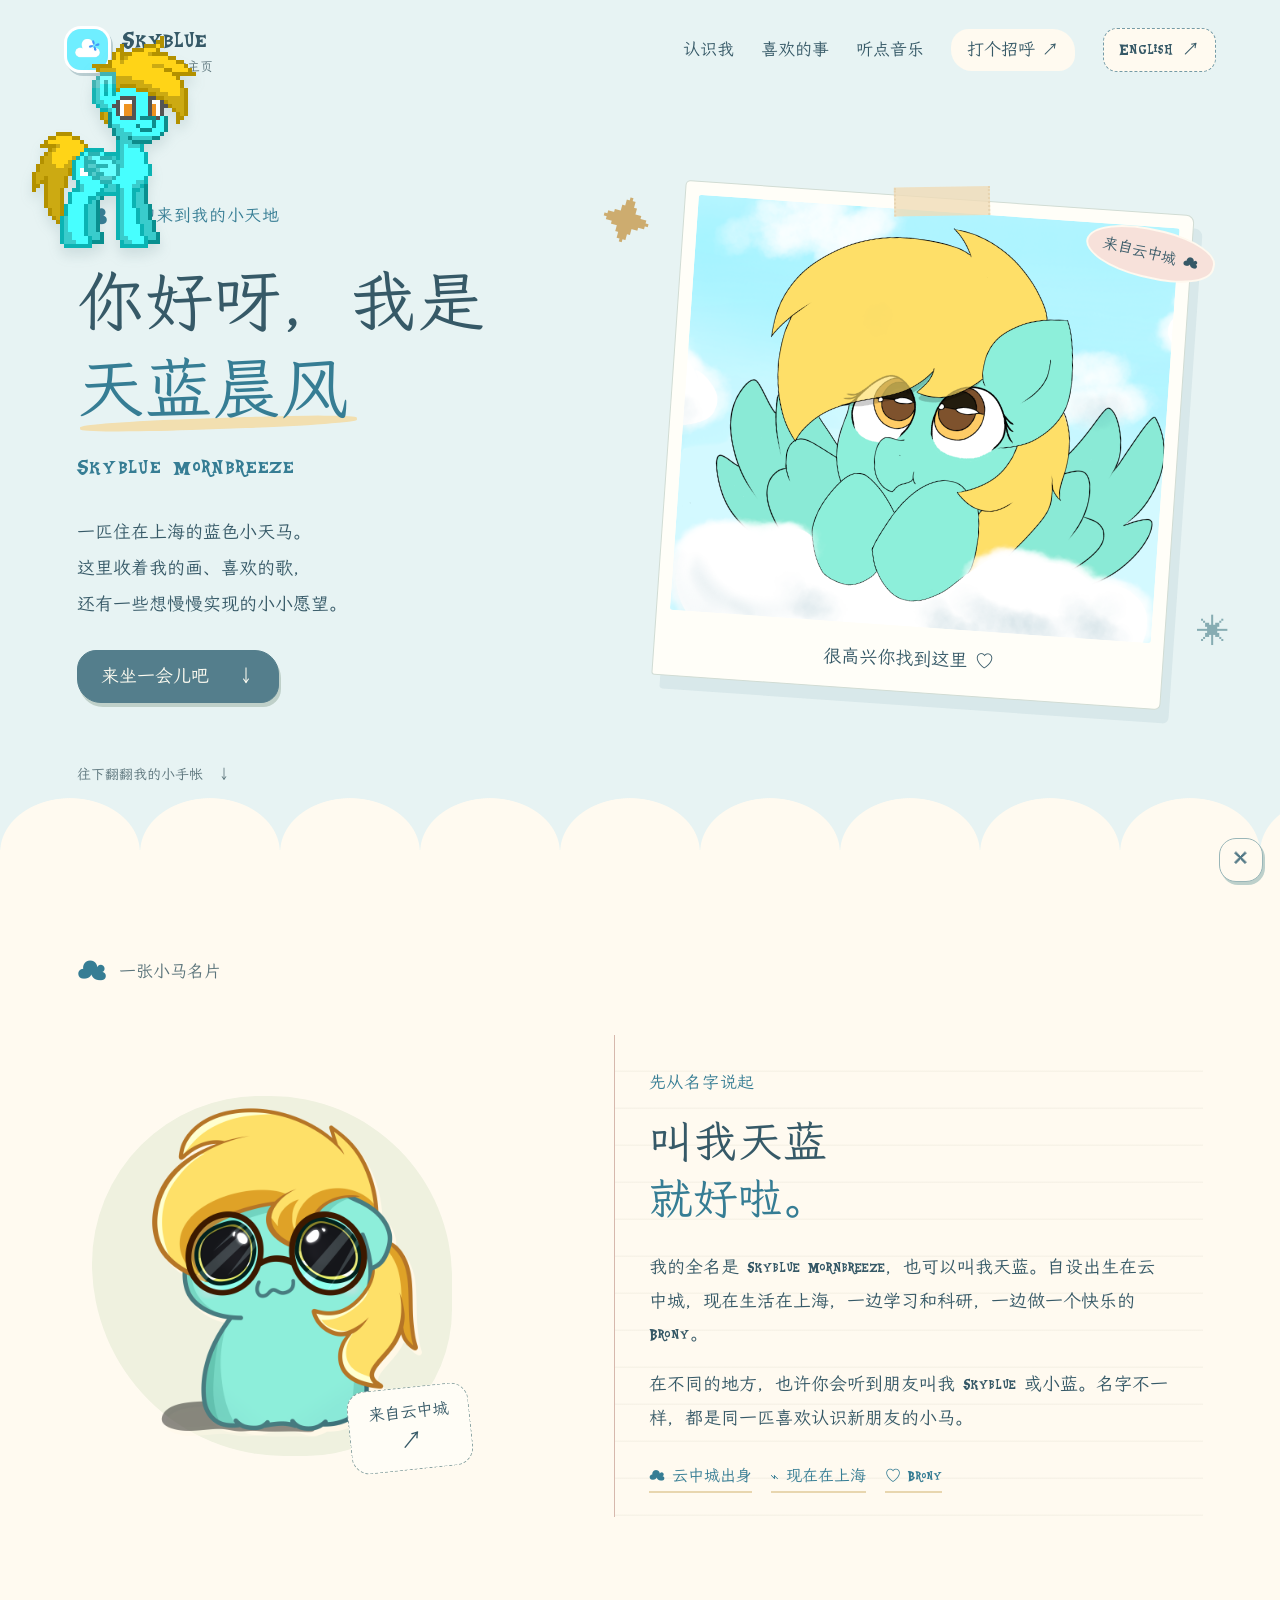
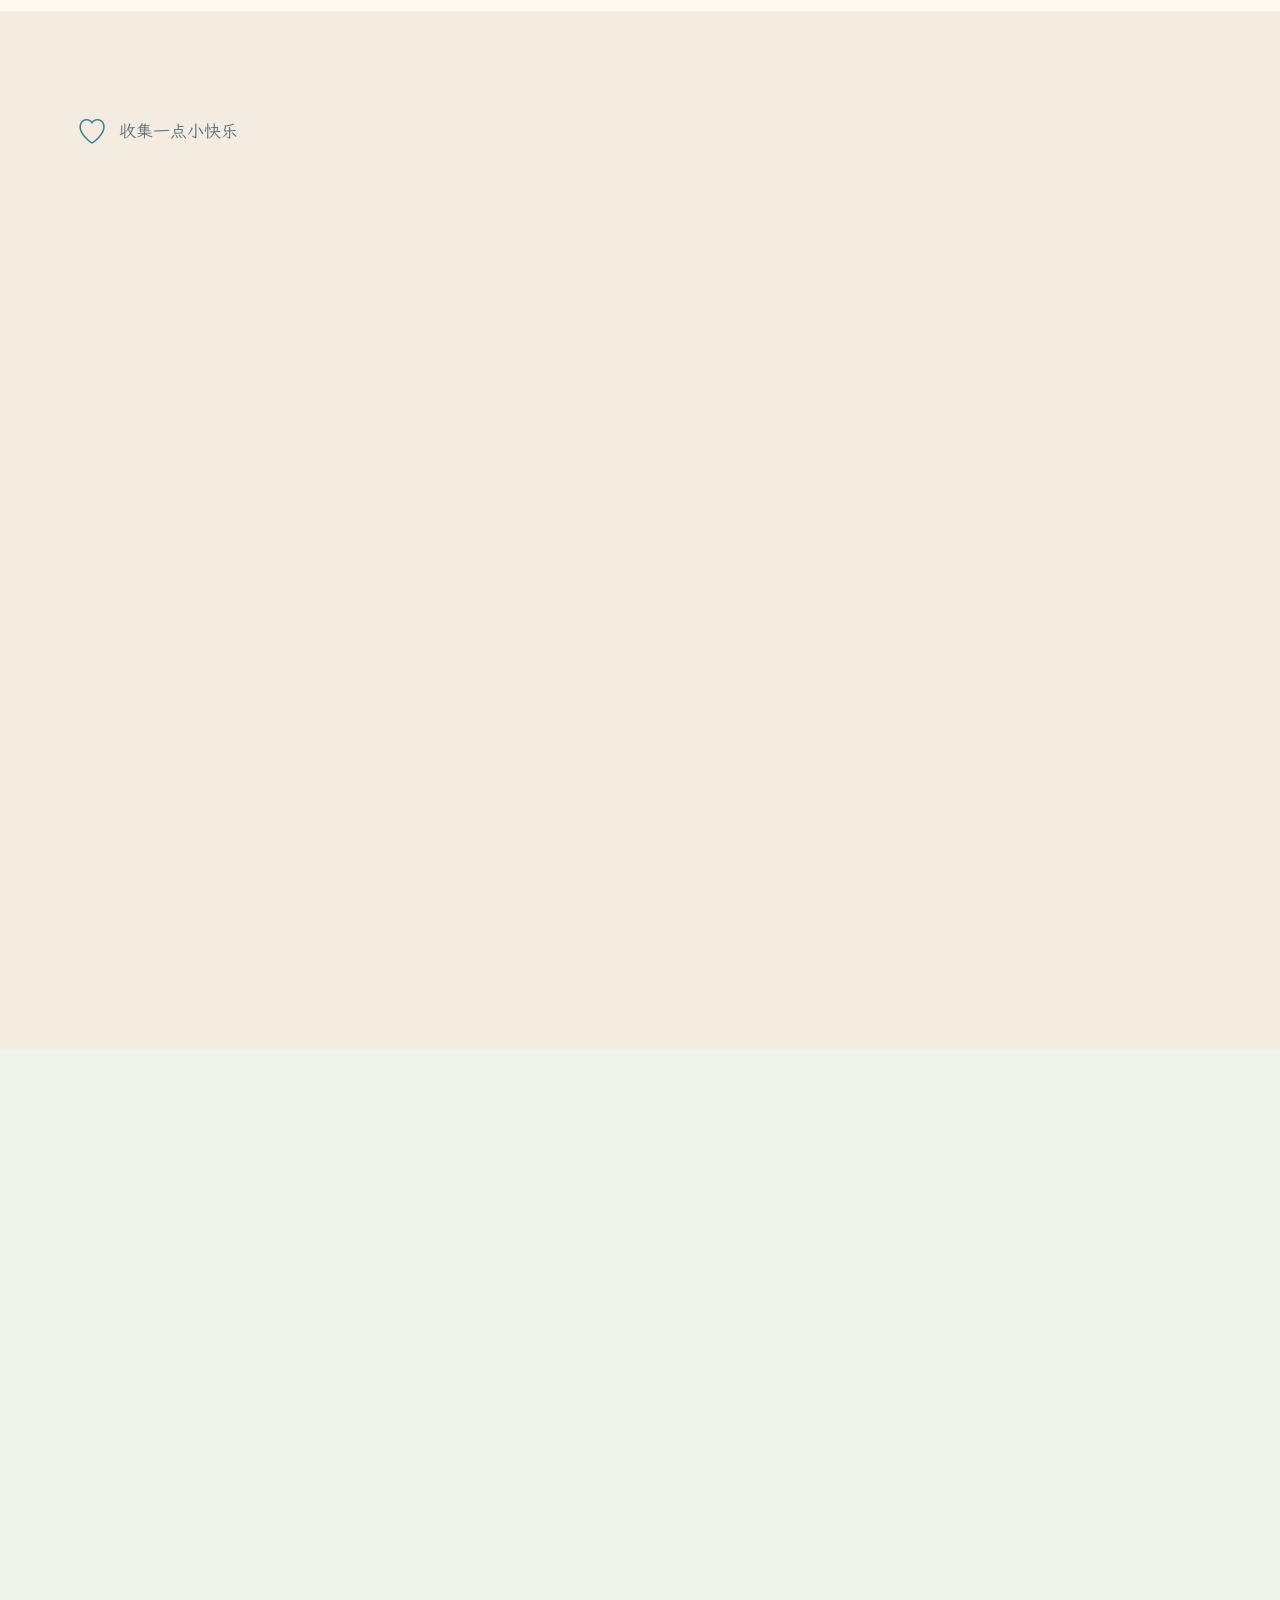
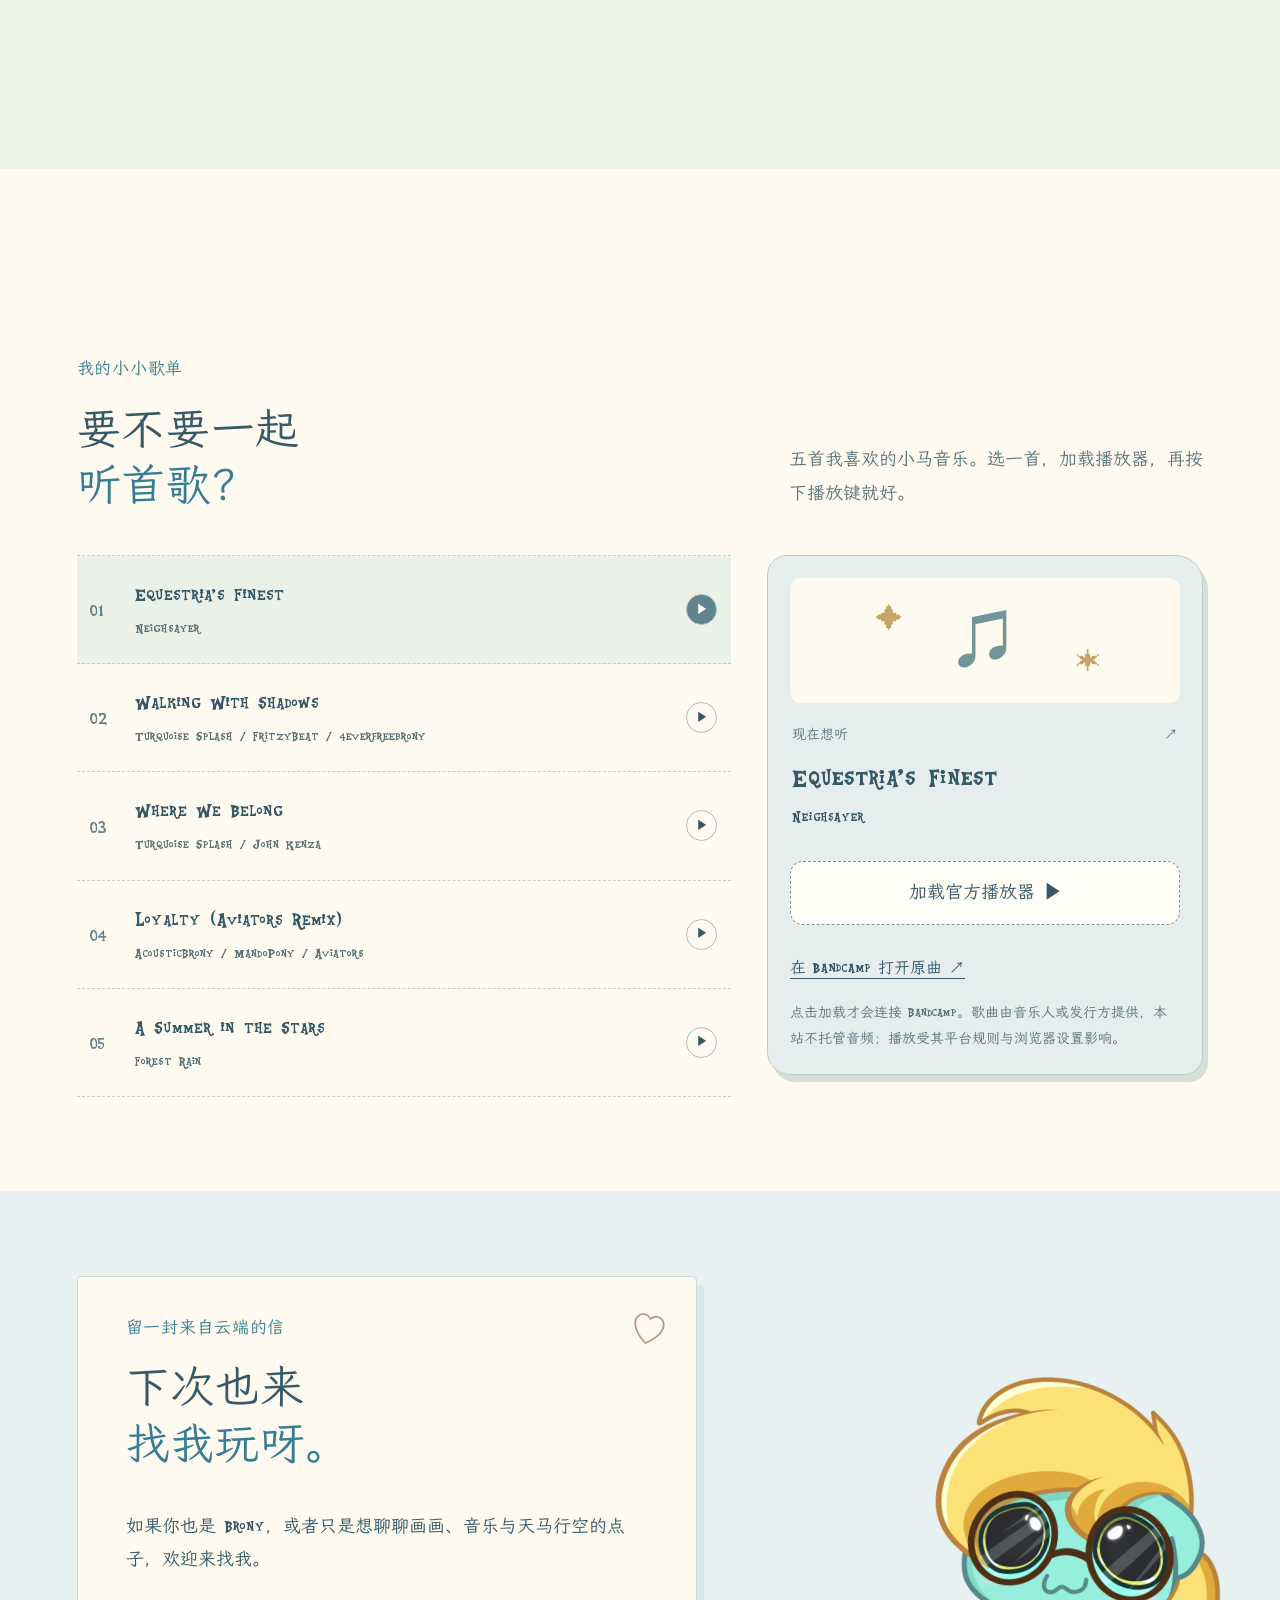
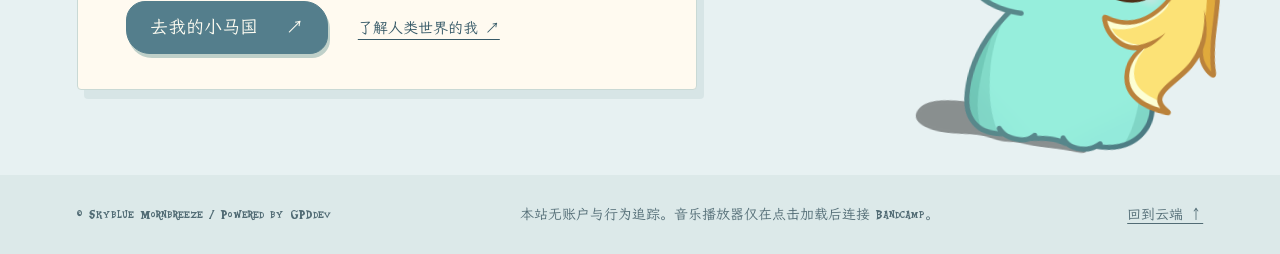
==== commit b530d06c: "Refresh Pony homepage with warm typography and English edition" ====
--- a/index.html
+++ b/index.html
@@ -3,13 +3,18 @@
 <head>
   <meta charset="utf-8">
   <meta name="viewport" content="width=device-width, initial-scale=1">
-  <meta name="theme-color" content="#102b3e">
+  <meta name="theme-color" content="#e7f3f3">
   <meta name="description" content="认识天蓝晨风 Skyblue Mornbreeze：一匹来自云中城、喜欢创作与探索的蓝色小天马。">
   <meta name="referrer" content="strict-origin-when-cross-origin">
-  <link rel="icon" type="image/jpeg" href="素材/cutie%20mark.jpg">
-  <link rel="stylesheet" href="style.css?v=1.6.3">
-  <title>天蓝晨风 · 一匹小马的主页</title>
-  <script defer src="script.js?v=1.6.3"></script>
+  <link rel="canonical" href="https://pony.hachile.org/">
+  <link rel="alternate" hreflang="zh-CN" href="https://pony.hachile.org/">
+  <link rel="alternate" hreflang="en" href="https://pony.hachile.org/en/">
+  <link rel="icon" type="image/jpeg" href="/素材/cutie%20mark.jpg">
+  <link rel="preload" href="/Equestria-4.otf" as="font" type="font/otf" crossorigin>
+  <link rel="preload" href="/fonts/pony-wenkai.woff2" as="font" type="font/woff2" crossorigin>
+  <link rel="stylesheet" href="/style.css?v=1.10.17">
+  <title>天蓝晨风的小天地</title>
+  <script defer src="/script.js?v=1.10.17"></script>
   <noscript><style>[data-reveal]{opacity:1;transform:none!important}</style></noscript>
 </head>
 <body>
@@ -17,39 +22,40 @@
   <div class="sky-glow" aria-hidden="true"></div>
 
   <header class="site-header">
-    <a class="brand" href="#top" aria-label="返回顶部"><img src="素材/cutie%20mark.jpg" alt=""><span>Skyblue <small>一匹小马的主页</small></span></a>
+    <a class="brand" href="#top" aria-label="返回顶部"><img src="/素材/cutie%20mark.jpg" alt=""><span>Skyblue <small>一匹小马的主页</small></span></a>
     <nav aria-label="页面导航"><a href="#about">认识我</a><a href="#interests">喜欢的事</a><a href="#music">听点音乐</a><a class="nav-contact" href="#contact">打个招呼 <span aria-hidden="true">↗</span></a></nav>
+    <a class="language-switch" href="/en/" lang="en" hreflang="en" aria-label="Switch to English">English <span aria-hidden="true">↗</span></a>
   </header>
 
   <main id="top">
     <section class="hero scene" aria-labelledby="hero-title">
       <div class="hero-spark hero-spark-one" aria-hidden="true">✦</div><div class="hero-spark hero-spark-two" aria-hidden="true">✳</div>
       <div class="hero-copy" data-reveal>
-        <p class="eyebrow"><span class="eyebrow-line"></span> HELLO FROM CLOUDSDALE · 欢迎来到我的小天地</p>
-        <h1 id="hero-title">你好，我是<br><em>天蓝晨风<span class="period">.</span></em></h1>
+        <p class="eyebrow"><span aria-hidden="true">☁</span> 欢迎来到我的小天地</p>
+        <h1 id="hero-title">你好呀，我是<br><em>天蓝晨风</em></h1>
         <p class="hero-en">Skyblue Mornbreeze</p>
-        <p class="hero-lead">住在人类世界的蓝色小天马。<br>喜欢小马、喜欢朋友，也喜欢把天马行空的想法一点点做出来。</p>
-        <a class="pill-button" href="#about">往下认识我 <span aria-hidden="true">↓</span></a>
+        <p class="hero-lead">一匹住在上海的蓝色小天马。<br>这里收着我的画、喜欢的歌，<br>还有一些想慢慢实现的小小愿望。</p>
+        <a class="pill-button" href="#about">来坐一会儿吧 <span aria-hidden="true">↓</span></a>
       </div>
       <div class="hero-art" data-reveal style="--delay: .16s">
         <div class="hero-art-halo" aria-hidden="true"></div>
-        <img class="hero-pony" src="素材/4.png" alt="天蓝晨风的蓝色飞马形象，站在云朵与蓝天下">
-        <span class="art-sticker sticker-top">☁ CLOUDSDALE BORN</span>
-        <span class="art-sticker sticker-bottom">一匹正在探索世界的小马 ✦</span>
+        <img class="hero-pony" src="/素材/4.png" alt="天蓝晨风的蓝色飞马形象，站在云朵与蓝天下">
+        <span class="art-sticker sticker-top">来自云中城 ☁</span>
+        <span class="art-sticker sticker-bottom">很高兴你找到这里 ♡</span>
       </div>
-      <a class="scroll-cue" href="#about">SCROLL TO EXPLORE <span aria-hidden="true">↓</span></a>
+      <a class="scroll-cue" href="#about">往下翻翻我的小手帐 <span aria-hidden="true">↓</span></a>
     </section>
 
     <section class="intro scene" id="about" aria-labelledby="about-title">
-      <div class="section-index" data-reveal><span>01</span> / THE PONY</div>
+      <div class="section-index" data-reveal><span aria-hidden="true">☁</span> 一张小马名片</div>
       <div class="intro-layout">
         <div class="intro-visual" data-reveal>
-          <div class="intro-frame"><img src="素材/2.png" loading="lazy" alt="天蓝晨风的可爱 Q 版形象"></div>
+          <div class="intro-frame"><img src="/素材/2.png" loading="lazy" alt="天蓝晨风的可爱 Q 版形象"></div>
           <div class="orbit-note" aria-hidden="true">来自云中城<br><strong>↗</strong></div>
         </div>
         <div class="intro-copy" data-reveal style="--delay: .12s">
-          <p class="kicker">ABOUT ME / 关于我</p>
-          <h2 id="about-title">一匹蓝色的小天马，<br><em>正在人类世界旅行。</em></h2>
+          <p class="kicker">先从名字说起</p>
+          <h2 id="about-title">叫我天蓝<br><em>就好啦。</em></h2>
           <p>我的全名是 Skyblue Mornbreeze，也可以叫我天蓝。自设出生在云中城，现在生活在上海，一边学习和科研，一边做一个快乐的 Brony。</p>
           <p>在不同的地方，也许你会听到朋友叫我 Skyblue 或小蓝。名字不一样，都是同一匹喜欢认识新朋友的小马。</p>
           <div class="fact-row"><span>☁ 云中城出身</span><span>⌁ 现在在上海</span><span>♡ Brony</span></div>
@@ -58,19 +64,19 @@
     </section>
 
     <section class="interests scene" id="interests" aria-labelledby="interests-title">
-      <div class="section-index" data-reveal><span>02</span> / LITTLE JOYS</div>
-      <div class="section-heading" data-reveal><p class="kicker">THINGS I LOVE / 喜欢的事</p><h2 id="interests-title">好奇心把我带到<br><em>很多有趣的地方。</em></h2></div>
+      <div class="section-index" data-reveal><span aria-hidden="true">♡</span> 收集一点小快乐</div>
+      <div class="section-heading" data-reveal><p class="kicker">最近和一直喜欢的事</p><h2 id="interests-title">把喜欢的事情，<br><em>一件件留在这里。</em></h2></div>
       <div class="interest-grid">
-        <article class="interest-card card-travel" data-reveal><span class="card-no">01 / EXPLORE</span><img src="素材/1.png" loading="lazy" alt="天蓝晨风展开翅膀的插画"><div class="card-copy"><h3>带着天琴心弦去旅行</h3><p>喜欢带着布偶到处走走、拍拍照片。每一段旅途都能留下新的故事。</p></div></article>
-        <article class="interest-card card-create" data-reveal style="--delay: .1s"><span class="card-no">02 / CREATE</span><img src="素材/5.jpg" loading="lazy" alt="粉色背景中的天蓝晨风插画"><div class="card-copy"><h3>画画、写故事、做音乐</h3><p>还在学习，但总想把脑海中的小马世界画出来、写出来、唱出来。</p></div></article>
-        <article class="interest-card card-dream" data-reveal style="--delay: .2s"><span class="card-no">03 / DREAM</span><img src="素材/3.png" loading="lazy" alt="天蓝晨风的飞马立绘"><div class="card-copy"><h3>造一匹真正的机器马</h3><p>希望有一天，能做出像 Sweetiebot 一样厉害的机器小马。</p></div></article>
+        <article class="interest-card card-travel" data-reveal><span class="card-no">一起出发</span><img src="/素材/1.png" loading="lazy" alt="天蓝晨风展开翅膀的插画"><div class="card-copy"><h3>带着天琴心弦去旅行</h3><p>喜欢带着布偶到处走走、拍拍照片。每一段旅途都能留下新的故事。</p></div></article>
+        <article class="interest-card card-create" data-reveal style="--delay: .1s"><span class="card-no">慢慢练习</span><img src="/素材/5.jpg" loading="lazy" alt="粉色背景中的天蓝晨风插画"><div class="card-copy"><h3>画画、写故事、做音乐</h3><p>还在学习，但总想把脑海中的小马世界画出来、写出来、唱出来。</p></div></article>
+        <article class="interest-card card-dream" data-reveal style="--delay: .2s"><span class="card-no">一个大愿望</span><img src="/素材/3.png" loading="lazy" alt="天蓝晨风的飞马立绘"><div class="card-copy"><h3>造一匹真正的机器马</h3><p>希望有一天，能做出像 Sweetiebot 一样厉害的机器小马。</p></div></article>
       </div>
     </section>
 
     <section class="links scene" id="worlds" aria-labelledby="worlds-title">
-      <div class="section-index" data-reveal><span>03</span> / MY WORLDS</div>
+      <div class="section-index" data-reveal><span aria-hidden="true">⌖</span> 还可以去这些地方</div>
       <div class="links-layout">
-        <div class="links-copy" data-reveal><p class="kicker">FOLLOW THE TRAIL / 继续探索</p><h2 id="worlds-title">我的小宇宙，<br><em>不止这一页。</em></h2><p>地图、作品、画廊和朋友们，都在这些小小的入口后面。随便逛逛吧！</p><div class="cutie-mark"><img src="素材/cutie%20mark.jpg" loading="lazy" alt="天蓝晨风的云朵可爱标记"></div></div>
+        <div class="links-copy" data-reveal><p class="kicker">给你留了几扇门</p><h2 id="worlds-title">再逛一会儿？<br><em>跟我来。</em></h2><p>我的地图、画廊，还有小马朋友们。挑一个喜欢的地方看看吧。</p><div class="cutie-mark"><img src="/素材/cutie%20mark.jpg" loading="lazy" alt="天蓝晨风的云朵可爱标记"></div></div>
         <div class="link-list" data-reveal style="--delay: .12s">
           <a href="https://sky.hachile.org/" target="_blank" rel="noopener noreferrer"><span class="link-icon">⌖</span><span><strong>我的小马国地图</strong><small>在地图上探索我的不同身份</small></span><span aria-hidden="true">↗</span></a>
           <a href="https://gallery.hachile.org/" target="_blank" rel="noopener noreferrer"><span class="link-icon">✎</span><span><strong>画廊与旅途</strong><small>看看我的画和喜欢的照片</small></span><span aria-hidden="true">↗</span></a>
@@ -81,29 +87,29 @@
     </section>
 
     <section class="music scene" id="music" aria-labelledby="music-title">
-      <div class="section-index" data-reveal><span>04</span> / SOUNDTRACK</div>
-      <div class="music-header" data-reveal><div><p class="kicker">MY LITTLE PLAYLIST / 听点音乐</p><h2 id="music-title">让音乐陪我们<br><em>多待一会儿。</em></h2></div><p>五首我喜欢的小马音乐。选择一首后，在 Bandcamp 官方播放器里按下播放键。</p></div>
+      <div class="section-index" data-reveal><span aria-hidden="true">♫</span> 分你一只耳机</div>
+      <div class="music-header" data-reveal><div><p class="kicker">我的小小歌单</p><h2 id="music-title">要不要一起<br><em>听首歌？</em></h2></div><p>五首我喜欢的小马音乐。选一首，加载播放器，再按下播放键就好。</p></div>
       <div class="music-layout" data-reveal>
         <div class="track-list" role="group" aria-label="选择歌曲">
           <button type="button" class="track is-selected" data-track="0" aria-pressed="true"><span class="track-number">01</span><span class="track-name"><strong>Equestria's Finest</strong><small>Neighsayer</small></span><span class="track-play" aria-hidden="true">▶</span></button>
-          <button type="button" class="track" data-track="1" aria-pressed="false"><span class="track-number">02</span><span class="track-name"><strong>Walking With Shadows</strong><small>Turquoise Splash · FritzyBeat · 4everfreebrony</small></span><span class="track-play" aria-hidden="true">▶</span></button>
-          <button type="button" class="track" data-track="2" aria-pressed="false"><span class="track-number">03</span><span class="track-name"><strong>Where We Belong</strong><small>Turquoise Splash · John Kenza</small></span><span class="track-play" aria-hidden="true">▶</span></button>
-          <button type="button" class="track" data-track="3" aria-pressed="false"><span class="track-number">04</span><span class="track-name"><strong>Loyalty (Aviators Remix)</strong><small>AcousticBrony · MandoPony · Aviators</small></span><span class="track-play" aria-hidden="true">▶</span></button>
+          <button type="button" class="track" data-track="1" aria-pressed="false"><span class="track-number">02</span><span class="track-name"><strong>Walking With Shadows</strong><small>Turquoise Splash / FritzyBeat / 4everfreebrony</small></span><span class="track-play" aria-hidden="true">▶</span></button>
+          <button type="button" class="track" data-track="2" aria-pressed="false"><span class="track-number">03</span><span class="track-name"><strong>Where We Belong</strong><small>Turquoise Splash / John Kenza</small></span><span class="track-play" aria-hidden="true">▶</span></button>
+          <button type="button" class="track" data-track="3" aria-pressed="false"><span class="track-number">04</span><span class="track-name"><strong>Loyalty (Aviators Remix)</strong><small>AcousticBrony / MandoPony / Aviators</small></span><span class="track-play" aria-hidden="true">▶</span></button>
           <button type="button" class="track" data-track="4" aria-pressed="false"><span class="track-number">05</span><span class="track-name"><strong>A Summer in the Stars</strong><small>Forest Rain</small></span><span class="track-play" aria-hidden="true">▶</span></button>
         </div>
-        <div class="player-card"><div class="player-art" aria-hidden="true"><span>♫</span><i>✦</i><i>✶</i></div><div class="player-info"><p class="player-label">NOW SELECTED <span aria-hidden="true">↗</span></p><h3 id="current-title">Equestria's Finest</h3><p id="current-artist">Neighsayer</p></div><div id="embed-slot" class="embed-slot"><button id="load-player" class="load-player" type="button">加载官方播放器 <span aria-hidden="true">▶</span></button></div><a id="official-link" href="https://neighsayer.bandcamp.com/track/equestrias-finest-2" target="_blank" rel="noopener noreferrer">在 Bandcamp 打开原曲 <span aria-hidden="true">↗</span></a><p class="music-note">点击加载才会连接 Bandcamp。歌曲由音乐人或发行方提供，本站不托管音频；播放受其平台规则与浏览器设置影响。</p></div>
+        <div class="player-card"><div class="player-art" aria-hidden="true"><span>♫</span><i>✦</i><i>✶</i></div><div class="player-info"><p class="player-label">现在想听 <span aria-hidden="true">↗</span></p><h3 id="current-title">Equestria's Finest</h3><p id="current-artist">Neighsayer</p></div><div id="embed-slot" class="embed-slot"><button id="load-player" class="load-player" type="button">加载官方播放器 <span aria-hidden="true">▶</span></button></div><a id="official-link" href="https://neighsayer.bandcamp.com/track/equestrias-finest-2" target="_blank" rel="noopener noreferrer">在 Bandcamp 打开原曲 <span aria-hidden="true">↗</span></a><p class="music-note">点击加载才会连接 Bandcamp。歌曲由音乐人或发行方提供，本站不托管音频；播放受其平台规则与浏览器设置影响。</p></div>
       </div>
     </section>
 
     <section class="contact scene" id="contact" aria-labelledby="contact-title">
-      <div class="contact-inner" data-reveal><p class="kicker">STAY IN TOUCH / 保持联系</p><h2 id="contact-title">很高兴在这里<br><em>遇见你！</em></h2><p>如果你也是 Brony，或者只是想聊聊画画、音乐与天马行空的点子，欢迎来找我。</p><div class="contact-actions"><a class="pill-button" href="https://sky.hachile.org/" target="_blank" rel="noopener noreferrer">去我的小马国 <span aria-hidden="true">↗</span></a><a class="text-link" href="https://home.hachile.org/" target="_blank" rel="noopener noreferrer">了解人类世界的我 ↗</a></div></div>
-      <img class="contact-cloud" src="素材/background.png" loading="lazy" alt="" aria-hidden="true">
+      <div class="contact-inner" data-reveal><p class="kicker">留一封来自云端的信</p><h2 id="contact-title">下次也来<br><em>找我玩呀。</em></h2><p>如果你也是 Brony，或者只是想聊聊画画、音乐与天马行空的点子，欢迎来找我。</p><div class="contact-actions"><a class="pill-button" href="https://sky.hachile.org/" target="_blank" rel="noopener noreferrer">去我的小马国 <span aria-hidden="true">↗</span></a><a class="text-link" href="https://home.hachile.org/" target="_blank" rel="noopener noreferrer">了解人类世界的我 ↗</a></div></div>
+      <img class="contact-cloud" src="/素材/2.png" loading="lazy" alt="" aria-hidden="true">
     </section>
   </main>
 
-  <footer class="site-footer"><span>© Skyblue Mornbreeze · Powered by GPDdev</span><span>本站无账户与行为追踪。音乐播放器仅在点击加载后连接 Bandcamp。</span><a href="#top">回到云端 ↑</a></footer>
+  <footer class="site-footer"><span>© Skyblue Mornbreeze / Powered by GPDdev</span><span>本站无账户与行为追踪。音乐播放器仅在点击加载后连接 Bandcamp。</span><a href="#top">回到云端 ↑</a></footer>
 
-  <div id="desktop-pony" class="desktop-pony" aria-label="可拖动的桌面小马"><button id="pony-character" class="pony-character" type="button" aria-label="小马天蓝，可拖动；点击打招呼，方向键可移动"><img id="pony-sprite" src="gif/pony-town-Skyblue%20new2-stand-blinking-padded-4x.gif" alt="" draggable="false"></button><span class="pony-tooltip" aria-hidden="true">拖动我四处走走 ✦</span></div>
+  <div id="desktop-pony" class="desktop-pony" aria-label="可拖动的桌面小马"><button id="pony-character" class="pony-character" type="button" aria-label="小马天蓝，可拖动；点击打招呼，方向键可移动"><img id="pony-sprite" src="/gif/pony-town-Skyblue%20new2-stand-blinking-padded-4x.gif" alt="" draggable="false"></button><span class="pony-tooltip" aria-hidden="true">拖动我四处走走 ✦</span></div>
   <button id="pony-toggle" class="pony-toggle" type="button" aria-label="收起桌面小马" aria-pressed="true">✕</button>
 </body>
 </html>
--- a/style.css
+++ b/style.css
@@ -1,16 +1,20 @@
-:root{--navy:#102b3e;--navy-deep:#0a1e30;--blue:#3c9eb7;--sky:#d6f4f5;--cream:#fff7e5;--gold:#f5d47d;--pink:#f4b8b2;--muted:#5d7885;--line:rgba(16,43,62,.15)}
-*{box-sizing:border-box}html{scroll-behavior:smooth}body{margin:0;background:var(--cream);color:var(--navy);font-family:"Microsoft YaHei UI","PingFang SC","Noto Sans CJK SC",sans-serif;line-height:1.65}button,a{-webkit-tap-highlight-color:transparent}a{color:inherit;text-decoration:none}button{font:inherit}img{display:block;max-width:100%}::selection{background:#a7e5e8;color:#0a1e30}:focus-visible{outline:3px solid #efab52;outline-offset:4px}.skip-link{position:fixed;z-index:100;left:1rem;top:-5rem;padding:.65rem 1rem;background:#fff;border-radius:10px}.skip-link:focus{top:1rem}.sky-glow{position:fixed;z-index:-1;inset:0;background:radial-gradient(circle at 85% 10%,#dcf7f2 0,transparent 36%),radial-gradient(circle at 5% 90%,#f7dfda 0,transparent 33%);pointer-events:none}
-.site-header{position:absolute;z-index:30;top:0;left:0;width:100%;display:flex;justify-content:space-between;align-items:center;gap:2rem;padding:24px clamp(22px,5vw,84px)}.brand{display:flex;align-items:center;gap:11px;font-family:Georgia,serif;font-size:1.25rem;font-weight:700;line-height:1.05;letter-spacing:-.03em}.brand img{width:43px;height:43px;object-fit:cover;border:2px solid var(--navy);border-radius:13px}.brand small{display:block;margin-top:5px;font-family:inherit;font-size:.57rem;font-weight:600;letter-spacing:.12em;color:var(--muted)}.site-header nav{display:flex;align-items:center;gap:clamp(16px,2.6vw,40px);font-size:.86rem;font-weight:700}.site-header nav a:not(.nav-contact){transition:color .2s}.site-header nav a:hover{color:#247f98}.nav-contact{border:1px solid var(--navy);border-radius:999px;padding:9px 20px;transition:background .2s,color .2s}.nav-contact:hover{background:var(--navy);color:#fff}
-.scene{position:relative;overflow:hidden;padding:clamp(86px,9vw,142px) clamp(22px,7.5vw,136px)}.section-index{display:flex;align-items:center;gap:13px;margin-bottom:54px;color:#7795a0;font-size:.72rem;letter-spacing:.2em;font-weight:800}.section-index span{display:grid;place-items:center;width:33px;height:33px;border-radius:50%;border:1px solid #8bbbc4;color:var(--blue);letter-spacing:0}.kicker,.eyebrow{font-size:.72rem;font-weight:800;letter-spacing:.18em;text-transform:uppercase;color:#2687a0}.kicker{margin:0 0 21px}.eyebrow{display:flex;align-items:center;gap:12px;letter-spacing:.12em}.eyebrow-line{height:1px;width:24px;background:currentColor}h1,h2,h3,p{margin-top:0}h1,h2{letter-spacing:-.06em;line-height:1.15}h2{font-size:clamp(2.5rem,4.7vw,5.5rem);font-weight:800}h1 em,h2 em{font-family:Georgia,"Times New Roman",serif;font-weight:500;font-style:italic}.pill-button{display:inline-flex;align-items:center;justify-content:space-between;gap:30px;padding:14px 23px;border-radius:999px;background:var(--navy);color:#fff;font-size:.9rem;font-weight:700;box-shadow:0 10px 24px rgba(16,43,62,.15);transition:transform .2s,background .2s}.pill-button:hover{transform:translateY(-3px);background:#246b83}
-.hero{min-height:min(900px,100svh);display:grid;grid-template-columns:minmax(0,.95fr) minmax(0,1.05fr);align-items:center;gap:1vw;padding-top:125px;padding-bottom:90px;background:linear-gradient(120deg,#f8fcf6 0%,#dff6f4 65%,#bce6eb 100%)}.hero:before{content:"";position:absolute;width:62vw;height:62vw;max-width:850px;max-height:850px;right:-8vw;bottom:-32vw;border-radius:50%;background:#f8f9de;opacity:.65}.hero-copy,.hero-art{position:relative;z-index:1}.hero h1{margin:30px 0 8px;font-size:clamp(3.7rem,6.4vw,8.1rem);font-weight:800}.hero h1 em{white-space:nowrap;color:#2e91a9}.period{color:#f4b995;font-family:Georgia,serif}.hero-en{margin:0 0 30px;color:#397f94;font-family:Georgia,serif;font-size:clamp(1.15rem,1.65vw,1.8rem);font-style:italic;letter-spacing:.04em}.hero-lead{margin-bottom:38px;max-width:31em;color:#466775;font-size:clamp(.98rem,1.15vw,1.16rem);line-height:2}.hero-art{justify-self:center;width:min(40vw,580px);aspect-ratio:1;border-radius:47% 53% 50% 50%;transform:rotate(-4deg);background:#a6d7d9;border:12px solid rgba(255,255,255,.74);box-shadow:0 28px 0 -15px #7fbdc8,0 38px 70px rgba(30,104,121,.2)}.hero-art-halo{position:absolute;inset:11%;border:2px dashed rgba(255,255,255,.67);border-radius:50%;pointer-events:none}.hero-pony{width:100%;height:100%;object-fit:cover;border-radius:50%;transform:rotate(4deg)}.art-sticker{position:absolute;z-index:1;padding:10px 17px;border-radius:999px;background:#fff;color:#236a80;font-size:.68rem;font-weight:800;letter-spacing:.07em;box-shadow:0 5px 20px rgba(16,43,62,.09);white-space:nowrap}.sticker-top{top:7%;right:-10%;transform:rotate(7deg)}.sticker-bottom{bottom:6%;left:-13%;transform:rotate(5deg);background:var(--gold);color:var(--navy)}.hero-spark{position:absolute;color:#fff6d7;font-size:4rem}.hero-spark-one{top:18%;right:10%}.hero-spark-two{bottom:15%;left:41%;font-size:2.2rem;color:#7bbdc2}.scroll-cue{position:absolute;bottom:26px;left:clamp(22px,7.5vw,136px);display:flex;align-items:center;gap:12px;color:#6e9da5;font-size:.63rem;font-weight:800;letter-spacing:.18em}.scroll-cue span{font-size:1.2rem;animation:bob 2.5s ease-in-out infinite}@keyframes bob{50%{transform:translateY(7px)}}
-.intro{background:#fffaf0}.intro-layout{display:grid;grid-template-columns:minmax(0,.9fr) minmax(0,1.1fr);gap:clamp(45px,8vw,140px);align-items:center;max-width:1360px;margin:auto}.intro-visual{position:relative;max-width:560px}.intro-frame{position:relative;aspect-ratio:1;border-radius:50% 50% 43% 47%;background:radial-gradient(circle at 50% 65%,#fff 4%,#f0d8b1 5%,#f5deb9 67%,#fff2da 68%);overflow:hidden;box-shadow:inset 0 0 0 1px rgba(70,120,126,.15)}.intro-frame img{width:100%;height:100%;object-fit:contain;transform:scale(1.12)}.orbit-note{position:absolute;right:-4%;bottom:5%;display:grid;place-items:center;width:116px;height:116px;border-radius:50%;background:#bce8e5;border:5px solid #fff;font-size:.82rem;font-weight:800;text-align:center;line-height:1.3;transform:rotate(12deg)}.orbit-note strong{font-size:1.7rem}.intro-copy h2{margin-bottom:32px}.intro-copy p:not(.kicker){max-width:38em;color:#556e79;font-size:1.04rem;line-height:2}.fact-row{display:flex;flex-wrap:wrap;gap:10px;margin-top:32px}.fact-row span{padding:7px 14px;border-radius:100px;border:1px solid #c6dadd;color:#3e7180;font-size:.78rem;font-weight:700}
-.interests{background:#183a4a;color:#fff}.interests .section-index{color:#82b4c0}.interests .section-index span{border-color:#51869a;color:#b5e9eb}.interests .kicker{color:#96d8d5}.interests .section-heading{max-width:700px;margin-bottom:58px}.interests h2 em{color:var(--gold)}.interest-grid{display:grid;grid-template-columns:repeat(3,minmax(0,1fr));gap:18px;max-width:1380px;margin:auto}.interest-card{position:relative;display:flex;flex-direction:column;min-height:540px;border-radius:25px;overflow:hidden;background:#f5eee1;color:var(--navy);box-shadow:0 20px 40px rgba(2,20,32,.13);transition:transform .25s}.interest-card:hover{transform:translateY(-8px)}.interest-card img{width:100%;height:290px;object-fit:cover}.card-travel img{object-position:center 58%;background:#e6f6ef}.card-create img{object-position:center 42%}.card-dream img{object-fit:contain;object-position:center bottom;background:#ddf4f2}.card-no{position:absolute;top:18px;left:18px;padding:6px 10px;border-radius:50px;background:#fffce9eb;font-size:.65rem;font-weight:800;letter-spacing:.1em}.card-copy{padding:27px 28px 32px}.card-copy h3{font-size:1.24rem;margin-bottom:12px}.card-copy p{margin:0;font-size:.89rem;color:#627682;line-height:1.8}
-.links{background:#d6eef0}.links-layout{display:grid;grid-template-columns:minmax(0,.85fr) minmax(0,1.15fr);align-items:center;gap:clamp(40px,8vw,130px);max-width:1380px;margin:auto}.links-copy h2 em{color:#328da1}.links-copy>p:not(.kicker){max-width:27em;color:#5b7b88;line-height:1.9}.cutie-mark{width:100px;height:100px;margin-top:52px;border:7px solid #fff;border-radius:28px;transform:rotate(-10deg);box-shadow:0 12px 35px #376d7a29;overflow:hidden}.cutie-mark img{width:100%;height:100%;object-fit:cover}.link-list{border-top:1px solid #83b8c1}.link-list a{display:grid;grid-template-columns:54px 1fr 23px;gap:14px;align-items:center;padding:21px 4px;border-bottom:1px solid #83b8c1;transition:padding .2s,color .2s}.link-list a:hover{padding-left:13px;color:#217d95}.link-icon{display:grid;place-items:center;width:43px;height:43px;border:1px solid #87bec7;border-radius:50%;font-size:1.35rem}.link-list strong,.link-list small{display:block}.link-list strong{font-size:1.05rem}.link-list small{color:#648995;font-size:.76rem;line-height:1.45}.link-list a>span:last-child{font-size:1.2rem}
-.music{background:#fffaf0}.music-header{display:flex;align-items:end;justify-content:space-between;gap:35px;margin-bottom:53px}.music-header h2{margin-bottom:0}.music-header em{color:#3292a8}.music-header>p{max-width:25em;color:#617c86;font-size:.94rem;line-height:1.85}.music-layout{display:grid;grid-template-columns:minmax(0,1.2fr) minmax(310px,.8fr);gap:25px;max-width:1400px;margin:auto}.track-list{border-top:1px solid #bdd4d5}.track{width:100%;display:grid;grid-template-columns:45px 1fr 34px;gap:15px;align-items:center;padding:22px 18px;border:0;border-bottom:1px solid #bdd4d5;background:transparent;color:var(--navy);text-align:left;cursor:pointer;transition:background .2s}.track:hover,.track.is-selected{background:#e9f4f0}.track-number{color:#6a9aa4;font-family:Georgia,serif;font-size:1.18rem}.track-name strong,.track-name small{display:block}.track-name strong{font-family:Georgia,serif;font-size:clamp(.98rem,1.3vw,1.22rem);line-height:1.3}.track-name small{margin-top:5px;color:#728a92;font-size:.75rem}.track-play{display:grid;place-items:center;width:30px;height:30px;border:1px solid #85b6c0;border-radius:50%;font-size:.6rem;color:#27819b}.track.is-selected .track-play{background:var(--navy);color:#fff}.player-card{align-self:start;border-radius:24px;padding:20px;background:#deeff0;box-shadow:0 20px 35px rgba(28,75,89,.08)}.player-art{position:relative;display:grid;place-items:center;height:180px;border-radius:16px;background:radial-gradient(circle at 70% 30%,#f8f2cd 0 12%,transparent 13%),linear-gradient(145deg,#88cacc,#3a8ba2);overflow:hidden;color:#fff8e2}.player-art:after{content:"";position:absolute;width:130%;height:80px;bottom:-40px;border-radius:50%;background:#bee9df}.player-art span{font-family:Georgia,serif;font-size:6rem;line-height:1}.player-art i{position:absolute;font-size:1.7rem;font-style:normal}.player-art i:nth-of-type(1){top:18px;left:20%}.player-art i:nth-of-type(2){bottom:28px;right:19%}.player-info{padding:20px 4px 12px}.player-label{display:flex;justify-content:space-between;margin-bottom:8px;color:#3e899c;font-size:.66rem;font-weight:800;letter-spacing:.15em}.player-info h3{margin-bottom:2px;font-family:Georgia,serif;font-size:1.65rem;line-height:1.25}.player-info>p:last-child{color:#63838e;font-size:.85rem}.embed-slot{min-height:120px;display:grid;align-items:center}.embed-slot iframe{width:100%;height:120px;border:0;border-radius:10px;background:#fff}.load-player{width:100%;min-height:70px;border:1px dashed #70a5b1;border-radius:10px;background:#f7fffc;color:var(--navy);font-weight:800;cursor:pointer}.load-player:hover{background:#fff}.player-card>a{display:inline-block;margin-top:13px;font-size:.8rem;font-weight:800;color:#217992}.music-note{margin:16px 0 2px;font-size:.71rem;line-height:1.6;color:#64818a}
-.contact{min-height:690px;display:flex;align-items:center;background:#102b3e;color:#fff}.contact-inner{position:relative;z-index:1;max-width:720px}.contact .kicker{color:#a1d8db}.contact h2{font-size:clamp(3.5rem,6vw,7rem)}.contact h2 em{color:var(--gold)}.contact-inner>p:not(.kicker){max-width:31em;font-size:1.05rem;color:#bdd4d9;line-height:1.9}.contact-actions{display:flex;align-items:center;flex-wrap:wrap;gap:28px;margin-top:36px}.contact .pill-button{background:var(--gold);color:var(--navy)}.contact .pill-button:hover{background:#fff2bb}.text-link{color:#ddf2f0;text-decoration:underline;text-underline-offset:5px}.contact-cloud{position:absolute;right:-8%;top:0;width:min(65%,900px);height:100%;object-fit:cover;opacity:.23;mask-image:linear-gradient(to right,transparent,#000 35%)}.site-footer{display:flex;justify-content:space-between;align-items:center;gap:16px;flex-wrap:wrap;padding:24px clamp(22px,7.5vw,136px);background:#0a1e30;color:#aec7cd;font-size:.73rem}.site-footer a{color:#fff}
-[data-reveal]{opacity:0;transform:translateY(34px);transition:opacity .75s ease var(--delay,0s),transform .75s cubic-bezier(.2,.7,.2,1) var(--delay,0s)}[data-reveal].is-visible{opacity:1;transform:translateY(0)}.hero-art[data-reveal]{transform:translateY(34px) rotate(-4deg)}.hero-art[data-reveal].is-visible{transform:translateY(0) rotate(-4deg)}
-.desktop-pony{position:fixed;z-index:60;left:calc(100vw - 260px);top:calc(100vh - 290px);width:228px;height:260px;touch-action:none;user-select:none;filter:drop-shadow(0 8px 6px rgba(15,49,64,.25))}.pony-character{display:flex;align-items:flex-end;justify-content:center;width:100%;height:100%;padding:0;border:0;background:transparent;cursor:grab;touch-action:none}.pony-character:active{cursor:grabbing}.pony-character img{flex:none;width:auto;height:auto;max-width:none;image-rendering:pixelated;pointer-events:none}.pony-tooltip{position:absolute;right:8px;top:-26px;white-space:nowrap;padding:4px 9px;border-radius:30px;background:#fffefa;color:#346b7d;font-size:.65rem;font-weight:700;box-shadow:0 3px 12px #13394f2b;pointer-events:none;opacity:0;transition:opacity .2s}.desktop-pony:hover .pony-tooltip,.desktop-pony:focus-within .pony-tooltip{opacity:1}.pony-toggle{position:fixed;right:17px;bottom:18px;z-index:61;width:32px;height:32px;border:1px solid #80b7c0;border-radius:50%;background:#fff;color:#397588;cursor:pointer;box-shadow:0 4px 14px #122d3e2e}.pony-toggle:hover{background:#dbf2f1}.desktop-pony.is-hidden{display:none}
-@media(max-width:980px){.scene{padding-inline:5vw}.hero{min-height:780px}.hero h1{font-size:clamp(3.4rem,6.6vw,6rem)}.intro-layout,.links-layout{gap:45px}.intro-frame{max-width:420px}.interest-card{min-height:510px}.interest-card img{height:240px}.music-layout{grid-template-columns:1fr 360px}}
-@media(max-width:720px){.site-header{padding:15px 20px;background:#eefbf6d9;backdrop-filter:blur(10px)}.brand{font-size:1.04rem}.brand img{width:36px;height:36px}.brand small{font-size:.5rem}.site-header nav{gap:14px;font-size:.75rem}.site-header nav a:nth-child(1),.site-header nav a:nth-child(2){display:none}.nav-contact{padding:7px 11px}.scene{padding:80px 21px}.section-index{margin-bottom:38px}.hero{min-height:auto;display:flex;flex-direction:column;align-items:stretch;gap:45px;padding:160px 21px 95px}.hero h1{font-size:clamp(3.5rem,13vw,5.8rem)}.hero-lead{font-size:.96rem}.hero-art{width:min(78vw,410px);align-self:center;border-width:8px}.art-sticker{font-size:.54rem;padding:7px 10px}.sticker-top{right:-4%}.sticker-bottom{left:-5%}.scroll-cue{bottom:28px;left:21px}.intro-layout,.links-layout,.music-layout{display:block}.intro-visual{max-width:360px;margin:0 auto 60px}.intro-copy h2,.section-heading h2,.links h2,.music h2{font-size:clamp(2.6rem,9vw,4.4rem)}.orbit-note{width:85px;height:85px;font-size:.65rem}.interest-grid{grid-template-columns:1fr;gap:18px}.interest-card{min-height:0}.interest-card img{height:290px}.links-copy{margin-bottom:43px}.cutie-mark{width:70px;height:70px;margin-top:24px;border-radius:20px}.music-header{display:block}.music-header>p{margin-top:20px}.music-layout{margin:0 -3px}.player-card{margin-top:28px}.contact{min-height:570px}.contact h2{font-size:clamp(3.5rem,12vw,5.5rem)}.contact-cloud{width:100%;right:-30%;opacity:.12}.site-footer{padding:25px 21px}}
-@media(max-width:390px){.brand small{display:none}.hero h1{font-size:3.35rem}.eyebrow{font-size:.62rem}.track{grid-template-columns:30px 1fr 25px;gap:8px;padding-inline:7px}.track-name small{font-size:.67rem}.pony-toggle{right:8px;bottom:8px}}
-@media(prefers-reduced-motion:reduce){html{scroll-behavior:auto}*,*:before,*:after{animation-duration:.01ms!important;transition-duration:.01ms!important}[data-reveal]{opacity:1;transform:none!important}.desktop-pony{transition:none!important}}
+@font-face{font-family:Equestria;src:url('/Equestria-4.otf') format('opentype');font-weight:400;font-style:normal;font-display:swap;unicode-range:U+0000-024F}
+@font-face{font-family:'Pony WenKai';src:url('/fonts/pony-wenkai.woff2') format('woff2');font-weight:400;font-style:normal;font-display:swap}
+:root{--ink:#365967;--blue:#367d94;--muted:#5b747b;--paper:#fffaf0;--sky:#e7f3f3;--line:#bdd0cb;--pink:#f7dfd7;--gold:#f4e2ad;--font:Equestria,'Pony WenKai',cursive}
+*{box-sizing:border-box}html{scroll-behavior:smooth;scroll-padding-top:100px;font-size:18px;font-synthesis:none}body{margin:0;background:var(--paper);color:var(--ink);font-family:var(--font);font-weight:400;line-height:1.85}html[lang=en]{font-size:20px;line-height:1.7}h1,h2,h3,h4,p{margin-top:0}h1,h2,h3,strong,b{font-weight:400}em,i{font-style:normal}a{color:inherit;text-decoration:none}button,input,select,textarea{font:inherit}button,a{-webkit-tap-highlight-color:transparent}button{color:inherit}img{display:block;max-width:100%}::selection{background:#f5d3b6;color:#314f59}:focus-visible{outline:3px solid #a56336;outline-offset:5px}button,a{touch-action:manipulation}.skip-link{position:fixed;z-index:100;left:1rem;top:-5rem;padding:.5rem 1rem;background:white;border-radius:12px}.skip-link:focus{top:1rem}.sky-glow{display:none}
+.site-header{position:absolute;z-index:30;inset:0 0 auto;max-width:1480px;margin:auto;display:flex;align-items:center;gap:28px;padding:25px 5vw}.brand{display:flex;align-items:center;gap:11px;font-size:1.55rem;line-height:1.1}.brand img{width:47px;height:47px;border:3px solid #fff;border-radius:17px;box-shadow:2px 3px 0 #b9cdd1}.brand small{display:block;margin-top:5px;font-size:.7rem;color:var(--muted)}.site-header nav{display:flex;align-items:center;gap:27px;margin-left:auto;font-size:.94rem}.site-header nav a{border-bottom:1px solid transparent;transition:border-color .2s,color .2s}.site-header nav a:hover{border-color:var(--blue);color:var(--blue)}.nav-contact{background:#fffaf0;padding:5px 16px;border-radius:18px 22px 16px 21px}.language-switch{display:flex;align-items:center;gap:9px;min-height:44px;padding:4px 15px;border:1px dashed #749ba7;border-radius:14px;background:#fffaf0;font-size:1rem;white-space:nowrap}.language-switch:hover{background:#f8e9cb}
+.scene{position:relative;padding:94px max(6vw,calc((100vw - 1200px)/2));overflow:hidden}.section-index{display:flex;align-items:center;gap:12px;margin-bottom:36px;font-size:.95rem;color:var(--muted)}.section-index span{color:var(--blue);font-size:1.65rem}.kicker,.eyebrow{color:var(--blue);font-size:.94rem;margin-bottom:17px;letter-spacing:.04em}.eyebrow{display:flex;align-items:center;gap:12px}.eyebrow>span{font-size:1.7rem}h1,h2{line-height:1.3;letter-spacing:.015em;text-wrap:balance}h2{font-size:clamp(2rem,3.4vw,3rem)}h1 em,h2 em{color:var(--blue)}.pill-button{display:inline-flex;align-items:center;gap:28px;min-height:48px;padding:9px 23px;background:#547e8c;color:#fffdf2;border:1px solid #547e8c;border-radius:19px 24px 18px 24px;box-shadow:2px 4px 0 #bfd0c9;transition:transform .2s,background .2s}.pill-button:hover{transform:translateY(-3px) rotate(-1deg);background:#416e80}.pill-button:active{transform:translateY(1px)}
+.hero{min-height:780px;min-height:min(850px,100svh);display:grid;grid-template-columns:1fr 1fr;gap:5%;align-items:center;padding-top:155px;padding-bottom:115px;background:var(--sky);isolation:isolate}.hero:after{content:"";position:absolute;z-index:-1;bottom:-2px;left:0;width:100%;height:54px;background:radial-gradient(ellipse at 50% 100%,var(--paper) 70%,transparent 71%) 0 0/140px 100% repeat-x}.hero-copy{position:relative;z-index:2}.hero h1{font-size:clamp(3rem,5.2vw,4.7rem);margin:17px 0 8px}.hero h1 em{display:inline-block;position:relative}.hero h1 em:after{content:"";position:absolute;z-index:-1;left:1%;right:-3%;bottom:5%;height:13%;background:#f2dfb0;transform:rotate(-2deg);border-radius:40%}.hero-en{font-size:1.45rem;letter-spacing:.025em;margin:0 0 24px;color:var(--blue)}.hero-lead{font-size:1rem;line-height:2;max-width:32em;margin-bottom:28px}.hero-art{position:relative;z-index:1;width:100%;max-width:510px;padding:13px 13px 65px;background:#fffef8;border:1px solid #d1dcd4;border-radius:5px 8px 6px 3px;box-shadow:9px 13px 0 #acc9cf45;--tilt:4deg}.hero-art:before,.interest-card:before{content:"";position:absolute;z-index:2;width:92px;height:29px;left:calc(50% - 46px);top:-12px;background:#f1ddb8cc;border-left:2px dotted #e7d4b1;border-right:2px dotted #e7d4b1;transform:rotate(-5deg)}.hero-art-halo{display:none}.hero-pony{width:100%;aspect-ratio:1.16;object-fit:cover;border-radius:3px}.art-sticker{position:absolute;font-size:.85rem;white-space:nowrap}.sticker-top{right:-25px;top:15px;background:#f7e1da;padding:9px 15px;border-radius:55% 45% 51% 49%;transform:rotate(10deg);border:2px solid #fff9ef}.sticker-bottom{bottom:16px;left:0;width:100%;text-align:center;transform:rotate(-2deg);font-size:1.02rem}.hero-spark{position:absolute;font-size:2.7rem;color:#cdac6f;pointer-events:none}.hero-spark-one{top:21%;left:47%;transform:rotate(15deg)}.hero-spark-two{bottom:22%;right:4%;color:#86acb2;font-size:1.8rem}.scroll-cue{position:absolute;left:max(6vw,calc((100vw - 1200px)/2));bottom:62px;display:flex;gap:14px;font-size:.8rem;color:var(--muted)}.scroll-cue span{animation:bob 3s ease-in-out infinite}@keyframes bob{50%{transform:translateY(5px)}}
+.intro{background:var(--paper)}.intro-layout{display:grid;grid-template-columns:.85fr 1.15fr;align-items:center;gap:9%}.intro-visual{position:relative;max-width:390px;padding:15px}.intro-frame{position:relative;background:#eff1df;border-radius:47% 51% 41% 54%;aspect-ratio:1;isolation:isolate}.intro-frame img{height:100%;width:100%;object-fit:contain;filter:drop-shadow(4px 5px 0 #fff8e7)}.orbit-note{position:absolute;right:-1%;bottom:0;background:#fffdf6;padding:13px 20px;border:1px dashed #8ba4a3;border-radius:18px;transform:rotate(-6deg);font-size:.9rem;text-align:center;line-height:1.4}.orbit-note strong{display:block;font-size:1.3rem}.intro-copy{padding:32px 34px 24px;background:repeating-linear-gradient(transparent 0 35px,#e6e2d44d 36px 37px);border-left:1px solid #d6b8ad}.intro-copy h2{margin-bottom:23px}.intro-copy p:not(.kicker){font-size:1rem;max-width:38em;margin-bottom:17px}.fact-row{display:flex;flex-wrap:wrap;gap:9px 19px;margin-top:27px;color:var(--blue);font-size:.87rem}.fact-row span{border-bottom:2px solid #e8d6af}
+.interests{background:#f4ece1}.interests .section-heading{margin-bottom:46px}.interest-grid{display:grid;grid-template-columns:1.05fr 1fr;gap:30px 42px;align-items:start}.interest-card{position:relative;background:#fffdf6;padding:12px;border-radius:4px 8px 5px 3px;border:1px solid #ded5c7;box-shadow:5px 7px 0 #dfd5c654;--tilt:-2deg;transition:transform .3s}.interest-card .card-copy{padding:18px 12px 12px}.interest-card h3{font-size:1.35rem;line-height:1.5;margin-bottom:10px}.interest-card p{font-size:.93rem;line-height:1.85;margin:0;color:var(--muted)}.interest-card img{width:100%;object-fit:cover;border-radius:3px}.card-travel{grid-row:span 2;margin-top:12px}.card-travel img{height:360px;object-position:center 58%;background:#eef4e7}.card-create,.card-dream{display:grid;grid-template-columns:.85fr 1fr;align-items:center;gap:10px;--tilt:2deg}.card-create img,.card-dream img{height:235px}.card-dream{--tilt:-1deg}.card-dream img{object-fit:contain;background:#e9f2ee}.card-no{position:absolute;top:24px;left:22px;background:#fff9e9ec;padding:1px 10px;border-radius:3px;font-size:.78rem;color:#557b83}.card-create .card-no,.card-dream .card-no{top:auto;bottom:21px;left:20px}.interest-card:hover{transform:translateY(-5px) rotate(0)}
+.links{background:#edf3e9}.links-layout{display:grid;grid-template-columns:.9fr 1.1fr;align-items:center;gap:9%}.links-copy>p:not(.kicker){max-width:25em}.cutie-mark{width:82px;height:82px;border:7px solid #fffaf0;border-radius:17px;overflow:hidden;transform:rotate(-8deg);margin-top:27px;box-shadow:3px 4px 0 #cad8cb}.link-list{background:#fffcf3;border:1px solid #d6dccb;border-radius:7px;padding:9px 24px;box-shadow:7px 7px 0 #d3decf66;transform:rotate(1deg)}.link-list a{display:grid;grid-template-columns:38px 1fr 18px;align-items:center;gap:15px;padding:22px 0;border-bottom:1px dashed #c4d2be;transition:color .2s,transform .2s}.link-list a:last-child{border-bottom:0}.link-list a:hover{color:#326e84;transform:translateX(4px)}.link-icon{font-size:1.6rem;color:#658b84}.link-list strong,.link-list small{display:block}.link-list strong{font-size:1.2rem;line-height:1.5}.link-list small{font-size:.84rem;color:var(--muted)}
+.music{background:var(--paper)}.music-header{display:flex;align-items:end;justify-content:space-between;gap:40px;margin-bottom:40px}.music-header h2{margin-bottom:0}.music-header>p{max-width:23em;margin-bottom:5px;color:var(--muted)}.music-layout{display:grid;grid-template-columns:1.2fr .8fr;gap:36px}.track-list{border-top:1px dashed #c0cfc7}.track{width:100%;display:grid;grid-template-columns:32px 1fr 32px;gap:13px;align-items:center;text-align:left;border:0;border-bottom:1px dashed #c0cfc7;padding:23px 13px;cursor:pointer;background:transparent;transition:background .2s}.track:hover,.track.is-selected{background:#eaf1e8}.track-number{color:#628489;font-size:1.1rem}.track-name{min-width:0}.track-name strong,.track-name small{display:block}.track-name strong{font-size:1.15rem;line-height:1.5}.track-name small{font-size:.84rem;line-height:1.6;color:var(--muted);margin-top:6px}.track-play{display:grid;place-items:center;font-size:.6rem;width:31px;height:31px;border-radius:50%;border:1px solid #a6bfc0}.track.is-selected .track-play{background:#62838b;color:#fff}.player-card{align-self:start;background:#e5eeed;border:1px solid #b8cfcd;padding:22px;border-radius:20px 27px 19px 23px;box-shadow:5px 7px 0 #d4dfd6}.player-art{height:125px;position:relative;display:grid;place-items:center;background:#fffaf0;border-radius:11px;color:#719598}.player-art span{font-size:3.7rem}.player-art i{position:absolute;font-size:1.5rem;color:#c7a569}.player-art i:nth-of-type(1){top:17px;left:22%}.player-art i:nth-of-type(2){right:20%;bottom:15px}.player-info{padding:18px 2px 0}.player-label{display:flex;justify-content:space-between;font-size:.8rem;color:var(--muted);margin-bottom:8px}.player-info h3{font-size:1.6rem;line-height:1.5;margin-bottom:3px}.player-info>p:last-child{font-size:.9rem}.embed-slot{min-height:90px;display:grid;align-items:center}.embed-slot iframe{width:100%;height:120px;border:0;border-radius:8px;background:#fff}.load-player{min-height:64px;width:100%;background:#fffdf5;border:1px dashed #78999b;border-radius:13px;cursor:pointer}.load-player:hover{background:#f4e5bc}.player-card>a{display:inline-block;font-size:.9rem;text-decoration:underline;text-underline-offset:5px;margin-top:15px}.music-note{font-size:.8rem;line-height:1.8;color:var(--muted);margin:16px 0 0}
+.contact{display:flex;align-items:center;min-height:560px;background:#e7f1f2;isolation:isolate;padding-block:85px}.contact-inner{position:relative;z-index:1;max-width:660px;padding:35px 48px;background:#fffaf0;border:1px solid #c9d9d5;box-shadow:7px 9px 0 #c8d9db80;transform:rotate(-1deg);border-radius:4px}.contact-inner:before{content:"♡";position:absolute;right:30px;top:20px;color:#bd9483;font-size:2rem;transform:rotate(12deg)}.contact-inner>p:not(.kicker){max-width:29em}.contact-actions{display:flex;gap:19px 30px;align-items:center;flex-wrap:wrap;margin-top:25px}.text-link{text-decoration:underline;text-underline-offset:6px;font-size:.86rem}.contact-cloud{position:absolute;right:1%;bottom:0;width:32%;max-width:450px;z-index:0;transform:rotate(8deg);opacity:.9}.site-footer{background:#dce9e9;padding:26px max(6vw,calc((100vw - 1200px)/2));display:flex;justify-content:space-between;align-items:center;flex-wrap:wrap;gap:12px 30px;color:#526c75;font-size:.8rem}.site-footer>span:nth-child(2){max-width:31em}.site-footer a{text-decoration:underline;text-underline-offset:4px}
+[data-reveal]{opacity:0;transform:translateY(24px) rotate(var(--tilt,0deg));transition:opacity .65s ease var(--delay,0s),transform .65s ease var(--delay,0s)}[data-reveal].is-visible{opacity:1;transform:translateY(0) rotate(var(--tilt,0deg))}
+.desktop-pony{position:fixed;z-index:60;left:calc(100vw - 260px);top:calc(100vh - 290px);width:228px;height:260px;touch-action:none;user-select:none;filter:drop-shadow(0 8px 6px #49707926)}.pony-character{display:flex;align-items:flex-end;justify-content:center;width:100%;height:100%;padding:0;border:0;background:transparent;cursor:grab;touch-action:none}.pony-character:active{cursor:grabbing}.pony-character img{flex:none;width:auto;height:auto;max-width:none;image-rendering:pixelated;pointer-events:none}.pony-tooltip{position:absolute;right:8px;top:-26px;white-space:nowrap;padding:4px 12px;border:1px dashed #a5c0be;border-radius:12px;background:#fffaf0;color:var(--ink);font-size:.78rem;pointer-events:none;opacity:0;transition:opacity .2s}.desktop-pony:hover .pony-tooltip,.desktop-pony:focus-within .pony-tooltip{opacity:1}.pony-toggle{position:fixed;right:17px;bottom:18px;z-index:61;width:44px;height:44px;border:1px solid #9ab6b8;border-radius:17px;background:#fffaf0;color:#527886;cursor:pointer;box-shadow:2px 3px 0 #bdd0cb}.pony-toggle:hover{background:#f8e7c0}.desktop-pony.is-hidden{display:none}
+html[lang=en] .hero h1{font-size:clamp(2.7rem,4.6vw,4rem)}html[lang=en] .hero h1 em{font-size:.87em}html[lang=en] .brand small{font-size:.76rem}html[lang=en] h2{font-size:clamp(2rem,3vw,2.8rem)}
+@media(min-width:1500px){.site-header{padding-inline:50px}}
+@media(max-width:1000px){.site-header{gap:18px}.site-header nav{gap:17px;font-size:.86rem}.hero{min-height:730px}.scene{padding-inline:5vw}.hero-art{max-width:440px}.intro-layout,.links-layout{gap:5%}.intro-copy{padding-inline:24px}.interest-grid{gap:30px}.card-create,.card-dream{display:block}.card-create img,.card-dream img{height:170px}.card-create .card-no,.card-dream .card-no{top:24px;bottom:auto}.card-travel{align-self:center}.music-layout{grid-template-columns:1fr .9fr;gap:22px}.contact-cloud{right:-7%;width:40%;opacity:.6}}
+@media(max-width:720px){html{font-size:18px}html[lang=en]{font-size:19px}.site-header{padding:18px 20px;gap:12px;flex-wrap:wrap}.brand{font-size:1.4rem}.brand small{font-size:.65rem}.brand img{width:41px;height:41px}.language-switch{margin-left:auto;font-size:.95rem;padding:3px 12px}.site-header nav{order:3;justify-content:center;gap:24px;width:100%;margin:0;padding-top:8px;font-size:.86rem}.site-header nav .nav-contact{display:none}.scene{padding:66px 24px}.hero{min-height:0;grid-template-columns:1fr;gap:48px;padding:170px 27px 110px}.hero h1{font-size:clamp(3rem,11vw,4.5rem)}html[lang=en] .hero h1{font-size:clamp(2.7rem,11vw,3.8rem)}.hero-en{font-size:1.35rem;margin-bottom:20px}.hero-lead{font-size:.98rem}.hero-art{justify-self:center;width:87%;max-width:420px;padding:10px 10px 58px}.sticker-top{right:-23px;font-size:.8rem}.sticker-bottom{font-size:.9rem;bottom:15px}.hero-spark-one{top:31%;left:auto;right:7%;font-size:1.8rem}.hero-spark-two{bottom:24%;right:2%}.scroll-cue{bottom:56px;left:27px}.hero:after{height:32px;background-size:100px 100%}.section-index{margin-bottom:25px}.intro-layout,.links-layout{grid-template-columns:1fr;gap:35px}.intro-visual{width:78%;max-width:330px;margin:auto}.intro-copy{padding:25px 19px 15px}.intro-copy h2,.section-heading h2,.links h2,.music h2{font-size:2.25rem}.interest-grid{grid-template-columns:1fr;gap:38px}.interest-card{max-width:480px;margin-inline:auto;width:96%}.card-travel{grid-row:auto}.card-travel img{height:300px}.card-create,.card-dream{display:grid;grid-template-columns:.85fr 1fr;gap:6px}.card-create img,.card-dream img{height:245px}.card-copy{min-width:0}.interest-card .card-copy{padding:14px 9px 9px}.card-copy h3{font-size:1.15rem}.card-copy p{font-size:.88rem}.card-create .card-no,.card-dream .card-no{top:auto;bottom:20px;left:15px;font-size:.72rem}.links-copy>p:not(.kicker){max-width:none}.cutie-mark{margin-top:15px;width:70px;height:70px}.link-list{padding-inline:18px}.music-header{display:block}.music-header>p{margin-top:23px}.music-layout{grid-template-columns:1fr;gap:30px}.track{padding:21px 8px;grid-template-columns:25px 1fr 29px;gap:11px}.track-name strong{font-size:1.1rem}.track-name small{font-size:.82rem}.contact{min-height:0;padding:60px 22px 160px}.contact-inner{padding:32px 23px}.contact-cloud{width:190px;right:0;bottom:-45px;opacity:.8}.contact-inner:before{font-size:1.5rem;right:20px;top:15px}.contact h2{font-size:2.5rem}.contact-actions{gap:22px}.site-footer{padding:26px 24px 72px;font-size:.8rem}.pony-toggle{right:12px;bottom:12px}}
+@media(max-width:370px){.site-header nav{gap:18px}.hero{padding-inline:22px}.card-create,.card-dream{display:block}.card-create img,.card-dream img{height:240px}.card-create .card-no,.card-dream .card-no{top:24px;bottom:auto}.brand small{font-size:.58rem}}
+@media(prefers-reduced-motion:reduce){html{scroll-behavior:auto}*,*:before,*:after{animation-duration:.01ms!important;transition-duration:.01ms!important}[data-reveal]{opacity:1;transform:rotate(var(--tilt,0deg))}.desktop-pony{transition:none!important}}
